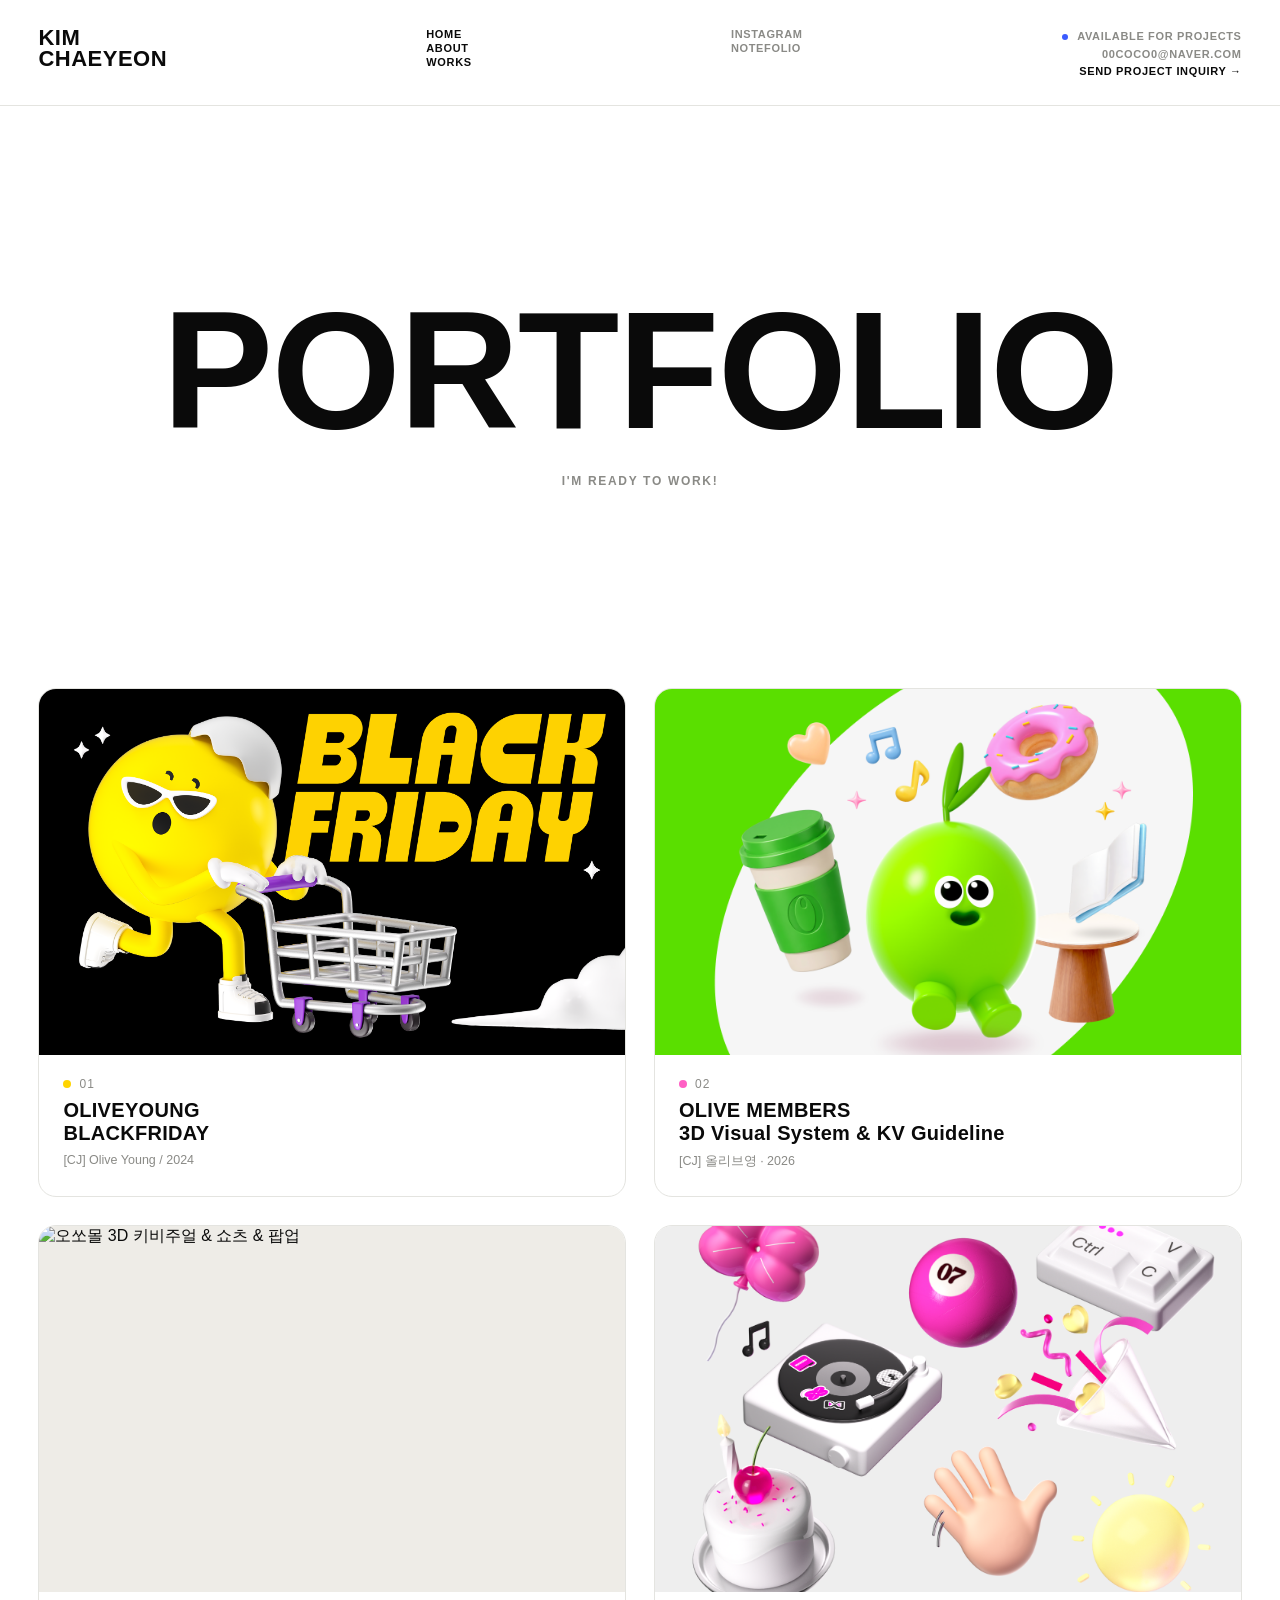
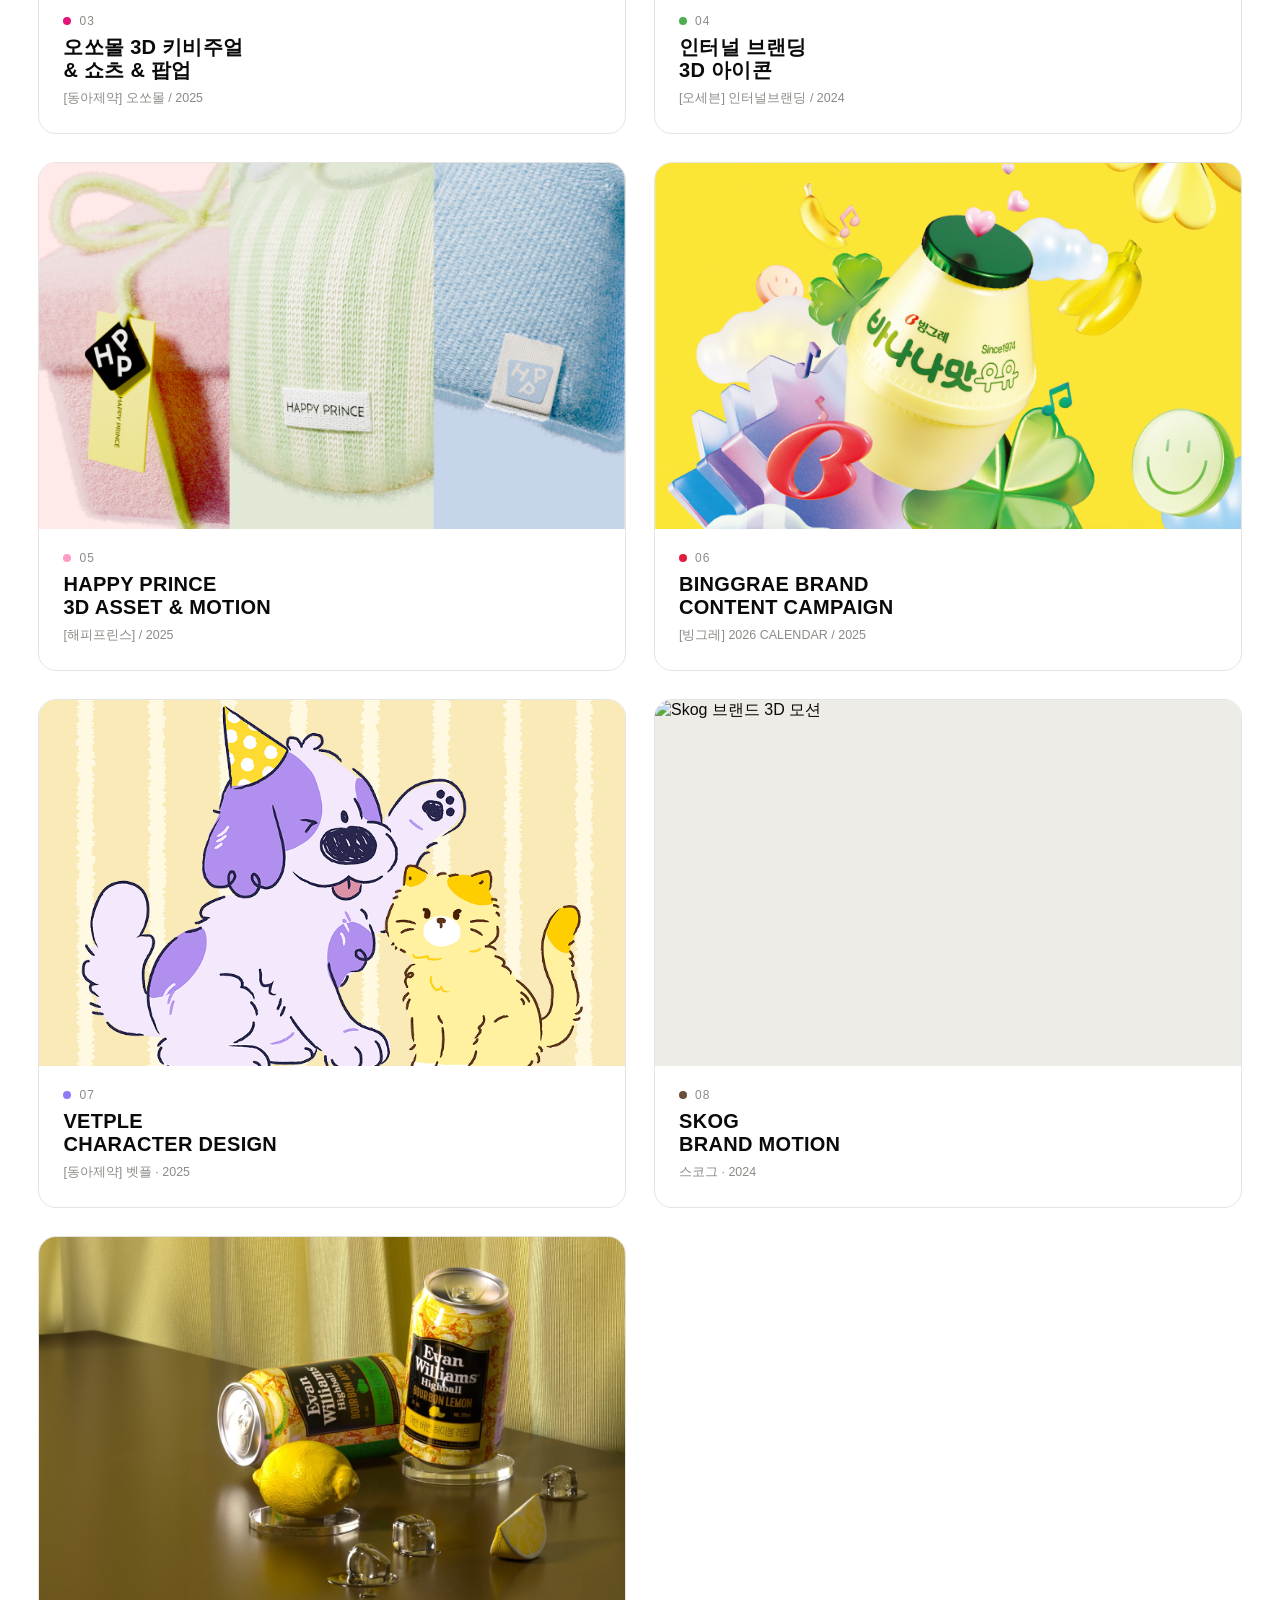
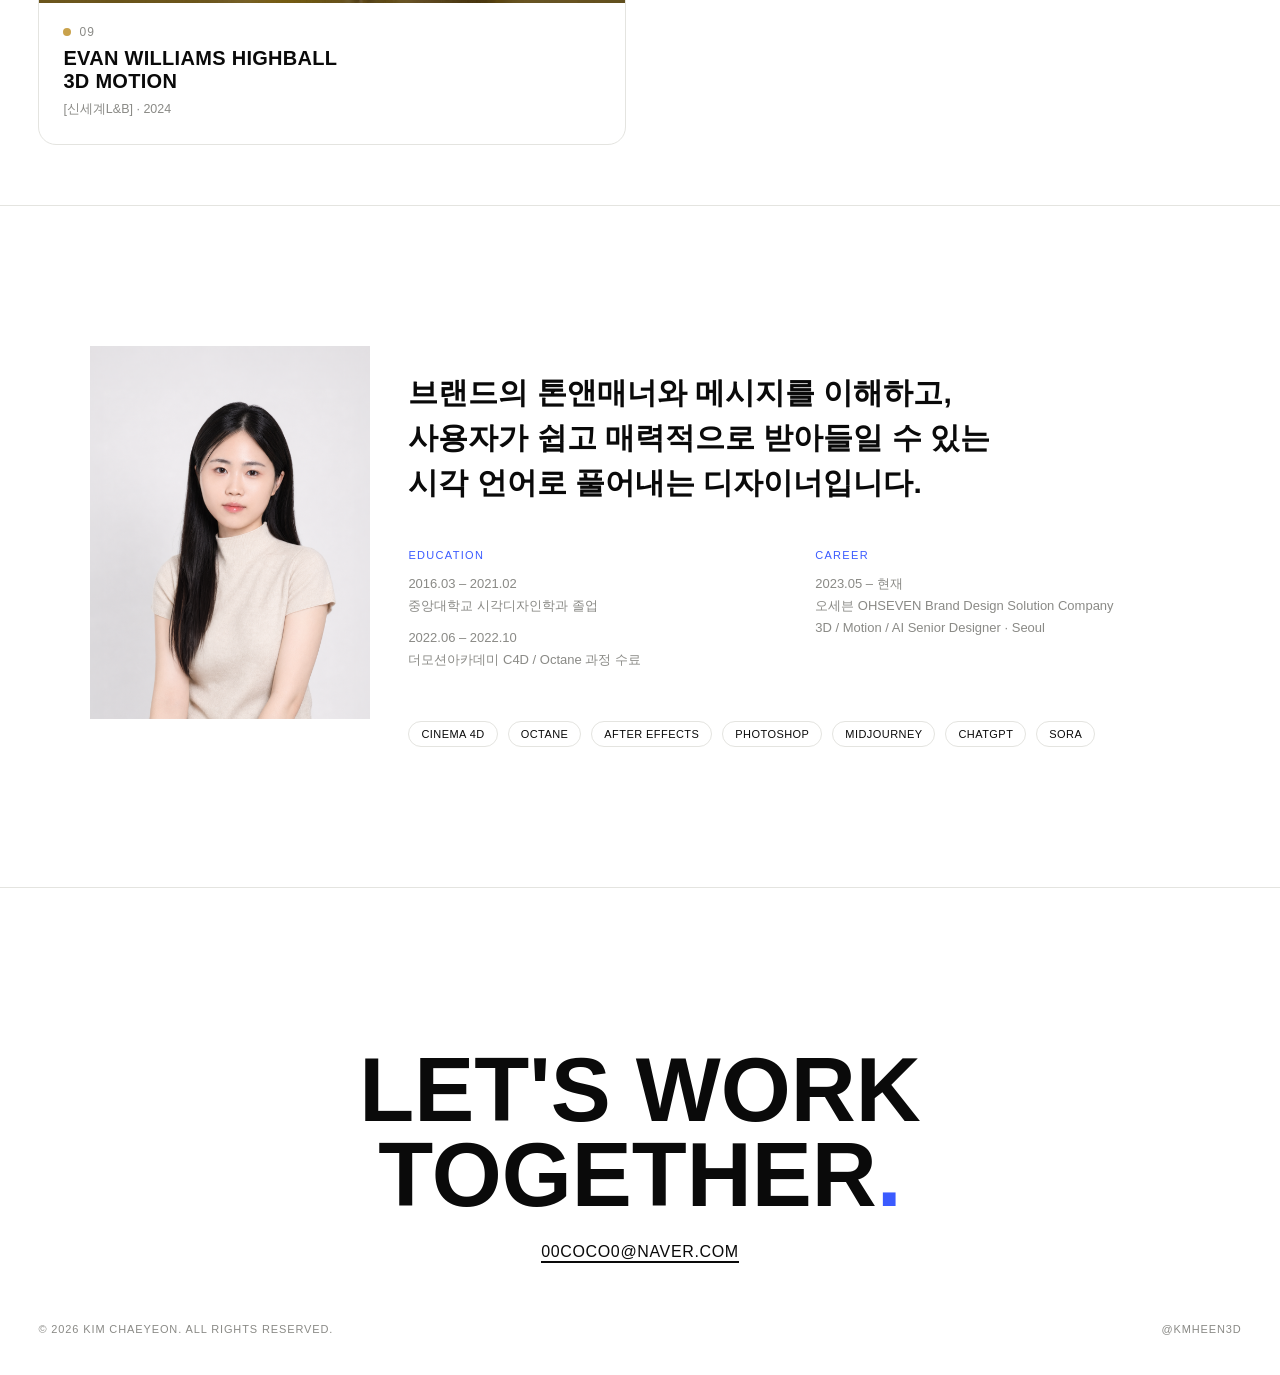
==== index.html @ 1bb8ea45 "Update index.html" ====
<!DOCTYPE html>
<html lang="ko">
<head>
<meta charset="UTF-8">
<meta name="viewport" content="width=device-width, initial-scale=1.0">
<title>KIM CHAEYEON — 3D / Motion Designer</title>
<link rel="preconnect" href="https://fonts.googleapis.com">
<link rel="preconnect" href="https://fonts.gstatic.com" crossorigin>
<link rel="stylesheet" href="https://cdn.jsdelivr.net/gh/wanteddev/wanted-sans@v1.0.1/packages/wanted-sans/fonts/webfonts/variable/split/WantedSansVariable.min.css">
<link rel="stylesheet" href="style.css">
</head>
<body>

  <!-- 커스텀 트레일링 커서 (데스크톱에서만) -->
  <div class="cursor" id="cursor"></div>

  <!-- ============ HEADER ============ -->
  <header class="site-header">
    <a class="logo" href="#top">
      <span>KIM</span>
      <span>CHAEYEON</span>
    </a>

    <nav class="main-nav">
      <a href="#top">HOME</a>
      <a href="#about">ABOUT</a>
      <a href="#work">WORKS</a>
    </nav>

    <div class="social-links">
      <a href="https://instagram.com/kmheen3d" target="_blank">INSTAGRAM</a>
      <a href="https://notefolio.net/kmheen" target="_blank">NOTEFOLIO</a>
    </div>

    <div class="availability">
      <span class="status-dot"></span>
      AVAILABLE FOR PROJECTS<br>
      <a href="mailto:00coco0@naver.com">00COCO0@NAVER.COM</a><br>
      <a href="#contact" class="inquiry-link">SEND PROJECT INQUIRY →</a>
    </div>
  </header>

  <!-- ============ HERO ============ -->
  <section class="labs-hero" id="top">
    <h1 class="work-hero-title reveal">PORTFOLIO</h1>
    <span class="work-scroll-cue reveal">I'M READY TO WORK!</span>
  </section>

  <!-- ============ WORKS GRID ============ -->
  <section class="works" id="work">
    <div class="works-grid grid">
      <article class="card reveal" data-hover data-images="https://kmheen.github.io/images/project-01.png"
        data-role="2D, 3D작업 · 모션 · 아카이빙 영상"
        data-tools="Cinema4D / Octane / Adobe Aftereffects / Adobe Photoshop"
        data-contribution="90"
        data-duration="5주"
        data-tags="브랜드 캠페인 / 3D 캐릭터 / 키 비주얼 / 아카이빙 영상">
        <div class="card-media"><img class="work-thumb" src="https://kmheen.github.io/images/project-01.png" alt="OliveYoung Black Friday" loading="lazy"></div>
        <div class="card-info">
          <span class="card-tag work-num" style="--tag:#FFD400">01</span>
          <h3 class="work-name">OLIVEYOUNG<br>BLACKFRIDAY</h3>
          <p class="work-tag">[CJ] Olive Young / 2024</p>
        </div>
        <span class="card-view">VIEW CASE STUDY →</span>
      </article>

      <article class="card reveal" data-hover data-images="https://kmheen.github.io/images/project-07.png">
        <div class="card-media"><img class="work-thumb" src="https://kmheen.github.io/images/project-07.png" alt="올리브 멤버스 3D 에셋" loading="lazy"></div>
        <div class="card-info">
          <span class="card-tag work-num" style="--tag:#FF5FC4">02</span>
          <h3 class="work-name">OLIVE MEMBERS<br>3D Visual System &amp; KV Guideline</h3>
          <p class="work-tag">[CJ] 올리브영 · 2026</p>
        </div>
        <span class="card-view">VIEW CASE STUDY →</span>
      </article>

      <article class="card reveal" data-hover data-images="https://kmheen.github.io/images/project-02.png,https://kmheen.github.io/images/project-02-1.png,https://kmheen.github.io/images/project-02-2.png,https://kmheen.github.io/images/project-02-3.png,https://kmheen.github.io/images/project-02-4.png,https://kmheen.github.io/images/project-02-5.png,https://kmheen.github.io/images/project-02-6.png"
        data-role="3D그래픽 에셋 제작"
        data-tools="Cinema4D / Octane / Adobe Photoshop"
        data-contribution="100"
        data-duration="4주"
        data-tags="캠페인 키비주얼 / 에셋 디자인 / 공간 그래픽 디자인">
        <div class="card-media"><img class="work-thumb" src="https://kmheen.github.io/images/project-02.png" alt="오쏘몰 3D 키비주얼 & 쇼츠 & 팝업" loading="lazy"></div>
        <div class="card-info">
          <span class="card-tag work-num" style="--tag:#E4157B">03</span>
          <h3 class="work-name">오쏘몰 3D 키비주얼<br>&amp; 쇼츠 &amp; 팝업</h3>
          <p class="work-tag">[동아제약] 오쏘몰 / 2025</p>
        </div>
        <span class="card-view">VIEW CASE STUDY →</span>
      </article>

      <article class="card reveal" data-hover data-images="https://kmheen.github.io/images/project-03.png"
        data-role="3D그래픽 에셋 제작"
        data-tools="Cinema4D / Octane / Adobe Photoshop"
        data-contribution="100"
        data-duration="2주"
        data-tags="3D 에셋 / 인터널 브랜딩">
        <div class="card-media"><img class="work-thumb" src="https://kmheen.github.io/images/project-03.png" alt="인터널 브랜딩 3D 아이콘" loading="lazy"></div>
        <div class="card-info">
          <span class="card-tag work-num" style="--tag:#4CAF50">04</span>
          <h3 class="work-name">인터널 브랜딩<br>3D 아이콘</h3>
          <p class="work-tag">[오세븐] 인터널브랜딩 / 2024</p>
        </div>
        <span class="card-view">VIEW CASE STUDY →</span>
      </article>

      <article class="card reveal" data-hover data-images="https://kmheen.github.io/images/project-04.png"
        data-role="3D그래픽 에셋 제작"
        data-tools="Cinema4D / Octane / Adobe Photoshop"
        data-contribution="100"
        data-duration="2주"
        data-tags="3D 에셋 / 키비주얼">
        <div class="card-media"><img class="work-thumb" src="https://kmheen.github.io/images/project-04.png" alt="Happy Prince 3D 에셋" loading="lazy"></div>
        <div class="card-info">
          <span class="card-tag work-num" style="--tag:#FF9BC6">05</span>
          <h3 class="work-name">HAPPY PRINCE<br>3D ASSET &amp; MOTION</h3>
          <p class="work-tag">[해피프린스] / 2025</p>
        </div>
        <span class="card-view">VIEW CASE STUDY →</span>
      </article>

      <article class="card reveal" data-hover data-images="https://kmheen.github.io/images/project-05.png">
        <div class="card-media"><img class="work-thumb" src="https://kmheen.github.io/images/project-05.png" alt="Binggrae Brand Content Campaign" loading="lazy"></div>
        <div class="card-info">
          <span class="card-tag work-num" style="--tag:#E31C3D">06</span>
          <h3 class="work-name">BINGGRAE BRAND<br>CONTENT CAMPAIGN</h3>
          <p class="work-tag">[빙그레] 2026 CALENDAR / 2025</p>
        </div>
        <span class="card-view">VIEW CASE STUDY →</span>
      </article>

      <article class="card reveal" data-hover data-images="https://kmheen.github.io/images/project-06.png"
        data-role="캐릭터 디자인 및 일러스트 디자인"
        data-tools="Cinema4D / Adobe Photoshop"
        data-contribution="100"
        data-duration="2주"
        data-tags="캐릭터 / AI 아이데이션 활용 / SNS 콘텐츠 일러스트">
        <div class="card-media"><img class="work-thumb" src="https://kmheen.github.io/images/project-06.png" alt="Vetple 캐릭터 디자인" loading="lazy"></div>
        <div class="card-info">
          <span class="card-tag work-num" style="--tag:#8B7CF6">07</span>
          <h3 class="work-name">VETPLE<br>CHARACTER DESIGN</h3>
          <p class="work-tag">[동아제약] 벳플 · 2025</p>
        </div>
        <span class="card-view">VIEW CASE STUDY →</span>
      </article>

      <article class="card reveal" data-hover data-images="https://kmheen.github.io/images/project-08.png">
        <div class="card-media"><img class="work-thumb" src="https://kmheen.github.io/images/project-08.png" alt="Skog 브랜드 3D 모션" loading="lazy"></div>
        <div class="card-info">
          <span class="card-tag work-num" style="--tag:#6B4F3B">08</span>
          <h3 class="work-name">SKOG<br>BRAND MOTION</h3>
          <p class="work-tag">스코그 · 2024</p>
        </div>
        <span class="card-view">VIEW CASE STUDY →</span>
      </article>

      <article class="card reveal" data-hover data-images="https://kmheen.github.io/images/project-10.png">
        <div class="card-media"><img class="work-thumb" src="https://kmheen.github.io/images/project-10.png" alt="에반윌리엄스 하이볼 3D 모션" loading="lazy"></div>
        <div class="card-info">
          <span class="card-tag work-num" style="--tag:#C9A24B">09</span>
          <h3 class="work-name">EVAN WILLIAMS HIGHBALL<br>3D MOTION</h3>
          <p class="work-tag">[신세계L&amp;B] · 2024</p>
        </div>
        <span class="card-view">VIEW CASE STUDY →</span>
      </article>
    </div>
  </section>

  <!-- ============ PROJECT CASE STUDY (블러 배경 + 작은 창 팝업) ============ -->
  <div class="project-modal" id="projectModal" aria-hidden="true">
    <div class="project-modal-backdrop" data-modal-close></div>

    <div class="project-modal-panel">
      <button type="button" class="project-modal-close" data-modal-close aria-label="닫기">✕</button>

      <div class="project-modal-track" id="modalTrack">
        <!-- 슬라이드는 JS가 프로젝트별 이미지 목록(data-images)을 읽어 여기에 자동으로 채웁니다.
             첫 슬라이드에는 이미지 위로 제목/역할/사용툴/기여도 등 정보가 오버레이됩니다. -->
      </div>

      <div class="project-modal-nav">
        <div class="modal-dots" id="modalDots"></div>
        <span class="modal-hint">SCROLL OR DRAG →</span>
      </div>
    </div>
  </div>

  <!-- ============ ABOUT ============ -->
  <section class="about" id="about">
    <div class="about-grid">
      <img class="about-photo reveal" src="https://kmheen.github.io/images/profile.png" alt="Kim Chaeyeon">

      <div class="about-content">
        <span class="section-eyebrow reveal">ABOUT</span>
        <h2 class="about-statement reveal">
          브랜드의 톤앤매너와 메시지를 이해하고,<br>
          사용자가 쉽고 매력적으로 받아들일 수 있는<br>
          시각 언어로 풀어내는 디자이너입니다.
        </h2>

        <div class="about-cols reveal">
          <div class="about-col">
            <h3>EDUCATION</h3>
            <p>2016.03 – 2021.02<br>중앙대학교 시각디자인학과 졸업</p>
            <p>2022.06 – 2022.10<br>더모션아카데미 C4D / Octane 과정 수료</p>
          </div>
          <div class="about-col">
            <h3>CAREER</h3>
            <p>2023.05 – 현재<br>오세븐 OHSEVEN Brand Design Solution Company<br>3D / Motion / AI Senior Designer · Seoul</p>
          </div>
        </div>

        <div class="tools reveal">
          <span>CINEMA 4D</span><span>OCTANE</span><span>AFTER EFFECTS</span>
          <span>PHOTOSHOP</span><span>MIDJOURNEY</span><span>CHATGPT</span><span>SORA</span>
        </div>
      </div>
    </div>
  </section>

  <!-- ============ CONTACT / FOOTER ============ -->
  <footer class="site-footer" id="contact">
    <h2 class="footer-title reveal">LET'S WORK<br>TOGETHER<span class="hero-accent">.</span></h2>
    <a class="footer-mail reveal" href="mailto:00coco0@naver.com">00COCO0@NAVER.COM</a>
    <div class="footer-bottom">
      <span>© 2026 KIM CHAEYEON. ALL RIGHTS RESERVED.</span>
      <a href="https://instagram.com/kmheen3d" target="_blank">@KMHEEN3D</a>
    </div>
  </footer>

  <script>
    // ---- 스크롤 리빌: 요소가 화면에 들어오면 서서히 나타남 ----
    (function () {
      const items = document.querySelectorAll('.reveal');
      if (!items.length) return;

      if (window.matchMedia('(prefers-reduced-motion: reduce)').matches) {
        items.forEach((el) => el.classList.add('in'));
        return;
      }

      const io = new IntersectionObserver((entries) => {
        entries.forEach((entry) => {
          if (entry.isIntersecting) {
            entry.target.classList.add('in');
            io.unobserve(entry.target);
          }
        });
      }, { threshold: 0.15, rootMargin: '0px 0px -8% 0px' });

      items.forEach((el) => io.observe(el));
    })();


    // ---- 프로젝트 클릭 → 작은 창 팝업 (이미지 갤러리 + 드래그/스크롤/휠로 다음 장 이동) ----
    (function () {
      const modal = document.getElementById('projectModal');
      const track = document.getElementById('modalTrack');
      const dotsWrap = document.getElementById('modalDots');
      if (!modal || !track) return;

      let dots = [];

      function totalSlides() { return track.children.length; }

      function goToSlide(index) {
        const clamped = Math.min(Math.max(index, 0), totalSlides() - 1);
        track.scrollTo({ left: clamped * track.clientWidth, behavior: 'smooth' });
      }

      function currentSlideIndex() {
        return Math.round(track.scrollLeft / track.clientWidth);
      }

      function updateActiveDot() {
        const index = currentSlideIndex();
        dots.forEach((dot, i) => dot.classList.toggle('is-active', i === index));
        syncVideoPlayback();
      }

      function rebuildDots() {
        dotsWrap.innerHTML = '';
        dots = [];
        for (let i = 0; i < totalSlides(); i++) {
          const dot = document.createElement('button');
          dot.type = 'button';
          dot.className = 'modal-dot' + (i === 0 ? ' is-active' : '');
          dot.setAttribute('aria-label', `${i + 1}번째 장으로 이동`);
          dot.addEventListener('click', () => goToSlide(i));
          dotsWrap.appendChild(dot);
          dots.push(dot);
        }
      }

      // 프로젝트 카드의 이미지 파일명 규칙 (아래 세 가지 전부 파일만 올리면 코드 수정 없이 자동 반영):
      // - 그리드 썸네일: project-XX.png (기존 그대로, work-thumb의 src)
      // - 팝업 첫 화면 세로형 표지(선택): project-XX-cover.png → 있으면 이걸 쓰고, 없으면 썸네일로 자동 대체
      // - 팝업 갤러리(가로형, 2번째 장부터): data-images에 여러 장을 직접 나열하거나,
      //   data-images가 썸네일 1장뿐이면 project-XX-1.png ~ project-XX-9.png를 자동 탐색(최대 9장 추가)
      // - mp4/webm/mov 확장자는 자동으로 영상 슬라이드(음소거·자동재생·루프)로 만들어짐
      const VIDEO_EXT = /\.(mp4|webm|mov)(\?.*)?$/i;
      const MAX_AUTO_SLOTS = 20;

      function makeMediaEl(url, alt) {
        if (VIDEO_EXT.test(url)) {
          const video = document.createElement('video');
          video.src = url;
          video.muted = true;
          video.loop = true;
          video.playsInline = true;
          video.setAttribute('playsinline', '');
          video.preload = 'metadata';
          return video;
        }
        const img = document.createElement('img');
        img.src = url;
        img.alt = alt || '';
        img.loading = 'lazy';
        return img;
      }

      // 2번째 슬라이드부터: 기존처럼 가로형으로 꽉 채운 일반 이미지 슬라이드
      function addPlainSlide(url, alt) {
        const section = document.createElement('section');
        section.className = 'modal-page modal-page-image';
        const media = makeMediaEl(url, alt);
        section.appendChild(media);
        track.appendChild(section);
        return { section, media };
      }

      // 1번째 슬라이드: 좌측 텍스트(제목/역할/사용툴/기여도/제작기간/태그) + 우측 세로형 이미지
      // → 역할·사용툴·기여도·제작기간·태그는 카드에 data-role, data-tools, data-contribution,
      //   data-duration, data-tags 속성이 있을 때만 해당 줄이 나타남 (없으면 자동으로 생략)
      // → coverUrl(project-XX-cover.*)이 없으면 fallbackUrl(그리드 썸네일)로 자동 대체됨
      function addCoverSlide(coverUrl, fallbackUrl, alt, tile) {
        const num = tile.querySelector('.work-num');
        const name = tile.querySelector('.work-name');
        const tag = tile.querySelector('.work-tag');
        const d = tile.dataset;

        const metaRows = [
          ['역할', d.role],
          ['사용툴', d.tools],
          ['기여도', d.contribution],
          ['제작기간', d.duration],
        ].filter(([, value]) => value);

        const section = document.createElement('section');
        section.className = 'modal-page modal-page-cover';
        section.innerHTML = `
          <div class="modal-cover-text">
            <div class="modal-cover-top">
              <span class="project-modal-num">${num ? num.textContent : ''}</span>
              <h2 class="project-modal-title">${name ? name.innerHTML : ''}</h2>
              <span class="project-modal-tag">${tag ? tag.textContent : ''}</span>
            </div>
            ${metaRows.length ? `
            <div class="modal-cover-meta">
              ${metaRows.map(([label, value]) => `
                <div class="modal-meta-row"><span class="modal-meta-label">${label}</span><span class="modal-meta-value">${value}</span></div>
              `).join('')}
            </div>` : '<div></div>'}
            ${d.tags ? `<span class="modal-cover-tags">${d.tags}</span>` : '<span></span>'}
          </div>
          <div class="modal-cover-media"></div>
        `;
        const mediaWrap = section.querySelector('.modal-cover-media');
        const media = makeMediaEl(coverUrl, alt);
        // 세로형 표지 파일이 없으면 썸네일로 조용히 대체
        if (!VIDEO_EXT.test(coverUrl)) {
          media.addEventListener('error', () => { media.src = fallbackUrl; }, { once: true });
        }
        mediaWrap.appendChild(media);
        track.appendChild(section);
      }

      function buildSlides(imagesAttr, thumbSrc, alt, tile) {
        track.innerHTML = '';

        // 표지: 썸네일 파일명 기준으로 "-cover"가 붙은 파일이 있는지 시도, 없으면 썸네일 그대로 사용
        const thumbMatch = (thumbSrc || '').match(/^(.*)(\.[a-zA-Z0-9]+)$/);
        const coverUrl = thumbMatch ? `${thumbMatch[1]}-cover${thumbMatch[2]}` : thumbSrc;
        addCoverSlide(coverUrl, thumbSrc, alt, tile);

        // 갤러리(2번째 장부터)
        const urls = (imagesAttr || '').split(',').map((s) => s.trim()).filter(Boolean);
        if (!urls.length) return;

        if (urls.length > 1) {
          // 직접 여러 장을 지정해둔 경우: 그대로 사용
          urls.forEach((url) => addPlainSlide(url, alt));
          return;
        }

        // 갤러리 이미지가 1장(=썸네일)뿐이면 같은 이름 규칙으로 최대 N장까지 자동 탐색
        // → 확장자도 여러 개(png/jpg/jpeg/webp/mp4/webm/mov)를 같이 시도하므로
        //   project-XX-1.png, project-XX-2.mp4 처럼 사진과 영상을 섞어서 올려도 자동으로 인식됨
        const match = urls[0].match(/^(.*)(\.[a-zA-Z0-9]+)$/);
        if (!match) return;

        const EXT_CANDIDATES = ['png', 'jpg', 'jpeg', 'webp', 'mp4', 'webm', 'mov'];
        const base = match[1];
        for (let i = 1; i < MAX_AUTO_SLOTS; i++) {
          EXT_CANDIDATES.forEach((ext) => {
            const candidateUrl = `${base}-${i}.${ext}`;
            const { section, media } = addPlainSlide(candidateUrl, alt);
            // 실제로 존재하지 않는 파일이면 조용히 슬라이드를 제거하고 도트를 다시 맞춤
            media.addEventListener('error', () => {
              section.remove();
              rebuildDots();
            }, { once: true });
          });
        }
      }

      // 현재 보고 있는 슬라이드의 영상만 재생하고 나머지는 정지
      function syncVideoPlayback() {
        const index = currentSlideIndex();
        Array.from(track.children).forEach((slide, i) => {
          const video = slide.querySelector('video');
          if (!video) return;
          if (i === index) {
            video.play().catch(() => {});
          } else {
            video.pause();
          }
        });
      }

      function openModal(tile) {
        const imgEl = tile.querySelector('.work-thumb');

        buildSlides(tile.dataset.images, imgEl ? imgEl.src : '', imgEl ? imgEl.alt : '', tile);
        rebuildDots();

        modal.classList.add('is-open');
        modal.setAttribute('aria-hidden', 'false');
        document.body.style.overflow = 'hidden';
        track.scrollLeft = 0;
        updateActiveDot();
      }

      function closeModal() {
        modal.classList.remove('is-open');
        modal.setAttribute('aria-hidden', 'true');
        document.body.style.overflow = '';
        track.querySelectorAll('video').forEach((v) => v.pause());
      }

      document.querySelectorAll('.works-grid .card').forEach((tile) => {
        tile.addEventListener('click', () => openModal(tile));
      });

      modal.querySelectorAll('[data-modal-close]').forEach((el) => {
        el.addEventListener('click', closeModal);
      });

      document.addEventListener('keydown', (e) => {
        if (!modal.classList.contains('is-open')) return;
        if (e.key === 'Escape') closeModal();
        if (e.key === 'ArrowRight') goToSlide(currentSlideIndex() + 1);
        if (e.key === 'ArrowLeft') goToSlide(currentSlideIndex() - 1);
      });

      track.addEventListener('scroll', () => {
        window.requestAnimationFrame(updateActiveDot);
      }, { passive: true });

      // 마우스로 클릭+드래그해서 다음 장으로 넘기기 (터치/트랙패드는 브라우저 기본 스크롤 사용)
      let isDragging = false;
      let dragStartX = 0;
      let dragStartScroll = 0;

      track.addEventListener('pointerdown', (e) => {
        if (e.pointerType !== 'mouse') return;
        isDragging = true;
        track.classList.add('is-dragging');
        dragStartX = e.clientX;
        dragStartScroll = track.scrollLeft;
        track.setPointerCapture(e.pointerId);
      });

      track.addEventListener('pointermove', (e) => {
        if (!isDragging) return;
        track.scrollLeft = dragStartScroll - (e.clientX - dragStartX);
      });

      function endDrag() {
        if (!isDragging) return;
        isDragging = false;
        track.classList.remove('is-dragging');
        goToSlide(currentSlideIndex());
      }

      track.addEventListener('pointerup', endDrag);
      track.addEventListener('pointercancel', endDrag);
      track.addEventListener('pointerleave', () => { if (isDragging) endDrag(); });

      // 마우스 휠(세로 스크롤)로도 다음/이전 장으로 넘어가게
      let wheelLocked = false;
      track.addEventListener('wheel', (e) => {
        if (Math.abs(e.deltaY) <= Math.abs(e.deltaX)) return; // 가로 스크롤은 기본 동작 유지
        e.preventDefault();
        if (wheelLocked) return;
        wheelLocked = true;
        goToSlide(currentSlideIndex() + (e.deltaY > 0 ? 1 : -1));
        setTimeout(() => { wheelLocked = false; }, 550);
      }, { passive: false });

      window.addEventListener('resize', () => { if (modal.classList.contains('is-open')) updateActiveDot(); });
    })();

    // ---- 커스텀 트레일링 커서 (마우스를 따라 살짝 지연되며 잔상처럼 쫓아옴) ----
    (function () {
      const cursor = document.getElementById('cursor');
      const isTouch = window.matchMedia('(hover: none), (pointer: coarse)').matches;
      const reduceMotion = window.matchMedia('(prefers-reduced-motion: reduce)').matches;
      if (!cursor || isTouch || reduceMotion) return;

      document.body.classList.add('has-custom-cursor');

      let mouseX = window.innerWidth / 2;
      let mouseY = window.innerHeight / 2;
      let curX = mouseX;
      let curY = mouseY;

      window.addEventListener('mousemove', (e) => {
        mouseX = e.clientX;
        mouseY = e.clientY;
        cursor.style.opacity = '1';
      });

      document.addEventListener('mouseleave', () => { cursor.style.opacity = '0'; });

      function loop() {
        // 지연(랙)을 줘서 커서가 실제 마우스를 살짝 늦게 쫓아가며 잔상처럼 보이게 함
        curX += (mouseX - curX) * 0.18;
        curY += (mouseY - curY) * 0.18;
        cursor.style.transform = `translate(${curX}px, ${curY}px) translate(-50%, -50%)`;
        requestAnimationFrame(loop);
      }
      loop();

      const hoverTargets = 'a, button, [data-hover], .work-tile, .card';
      document.addEventListener('mouseover', (e) => {
        if (e.target.closest(hoverTargets)) cursor.classList.add('is-hovering');
      });
      document.addEventListener('mouseout', (e) => {
        if (e.target.closest(hoverTargets)) cursor.classList.remove('is-hovering');
      });

      // 흰 배경 위에서는 순수 블루로 고정, 사진/어두운 배경 위에서만 블렌드 모드로 전환
      const invertTargets = 'img, video, .project-modal-close, .cursor-emoji, .image-trail-item';
      document.addEventListener('mouseover', (e) => {
        if (e.target.closest(invertTargets)) cursor.classList.add('on-media');
      });
      document.addEventListener('mouseout', (e) => {
        if (e.target.closest(invertTargets)) cursor.classList.remove('on-media');
      });
    })();

    // ---- Image Trail on Mouse Move: 마우스가 지나간 자리를 따라 네온옐로우 별이 잔상처럼 나타남 ----
    (function () {
      const reduceMotion = window.matchMedia('(prefers-reduced-motion: reduce)').matches;
      const isTouch = window.matchMedia('(hover: none), (pointer: coarse)').matches;
      if (reduceMotion || isTouch) return;

      const starSVG = '<svg viewBox="0 0 24 24" xmlns="http://www.w3.org/2000/svg"><path d="M12 2l2.9 6.26L21 9.27l-4.5 4.38L17.8 20 12 16.9 6.2 20l1.3-6.35L3 9.27l6.1-1.01L12 2z" fill="#E8FF00"/></svg>';

      let lastX = null;
      let lastY = null;
      const minDistance = 60; // 이 거리 이상 움직였을 때만 새 별을 하나 남김

      window.addEventListener('mousemove', (e) => {
        const { clientX: x, clientY: y } = e;
        if (lastX !== null) {
          const dx = x - lastX;
          const dy = y - lastY;
          if (Math.sqrt(dx * dx + dy * dy) < minDistance) return;
        }
        lastX = x;
        lastY = y;

        const star = document.createElement('span');
        star.className = 'image-trail-item';
        star.innerHTML = starSVG;
        star.style.left = `${x}px`;
        star.style.top = `${y}px`;
        star.style.setProperty('--rot', `${(Math.random() - 0.5) * 60}deg`);
        document.body.appendChild(star);
        requestAnimationFrame(() => star.classList.add('is-in'));
        setTimeout(() => star.classList.add('is-out'), 500);
        setTimeout(() => star.remove(), 900);
      }, { passive: true });
    })();
  </script>
</body>
</html>
---- style.css ----
/* =========================================================
   토큰: 색상 / 타이포 / 여백
   ========================================================= */
:root {
  --ink: #0a0a0a;
  --paper: #ffffff;
  --line: #e4e4e0;
  --accent: #3B5BFF;   /* 블루 포인트 컬러 (네온옐로우와 함께 2가지 포인트로 사용) */
  --muted: #8a8a86;

  --font-display: "Wanted Sans Variable", -apple-system, "Apple SD Gothic Neo", "Malgun Gothic", sans-serif;
  --font-body: "Wanted Sans Variable", -apple-system, "Apple SD Gothic Neo", "Malgun Gothic", sans-serif;

  --gap: clamp(20px, 3vw, 40px);
}

* { box-sizing: border-box; margin: 0; padding: 0; }
html { scroll-behavior: smooth; }

body {
  background: var(--paper);
  color: var(--ink);
  font-family: var(--font-body);
  font-weight: 400;
  -webkit-font-smoothing: antialiased;
}

a { color: inherit; text-decoration: none; }

/* =========================================================
   커스텀 트레일링 커서
   ========================================================= */
.cursor {
  position: fixed;
  top: 0; left: 0;
  width: 16px; height: 16px;
  border-radius: 50%;
  background: var(--accent);
  pointer-events: none;
  z-index: 9999;
  opacity: 0;
  transition: width 0.25s cubic-bezier(.16,.8,.24,1), height 0.25s cubic-bezier(.16,.8,.24,1), opacity 0.2s ease;
}

.cursor.is-hovering {
  width: 46px;
  height: 46px;
}

.cursor.on-media {
  mix-blend-mode: difference;
}

body.has-custom-cursor,
body.has-custom-cursor a,
body.has-custom-cursor button,
body.has-custom-cursor .card {
  cursor: none;
}

.image-trail-item {
  position: fixed;
  z-index: 9998;
  width: 34px;
  height: 34px;
  pointer-events: none;
  --rot: 0deg;
  transform: translate(-50%, -50%) scale(0.4) rotate(var(--rot));
  opacity: 0;
  transition: transform 0.35s cubic-bezier(.16,.8,.24,1), opacity 0.35s ease;
}

.image-trail-item svg {
  width: 100%;
  height: 100%;
  display: block;
  filter: drop-shadow(0 4px 10px rgba(232, 255, 0, 0.45));
}

.image-trail-item.is-in {
  transform: translate(-50%, -50%) scale(1) rotate(var(--rot));
  opacity: 1;
}

.image-trail-item.is-out {
  transform: translate(-50%, -50%) scale(0.7) rotate(var(--rot));
  opacity: 0;
  transition: transform 0.4s ease, opacity 0.4s ease;
}

@media (max-width: 700px) {
  .image-trail-item { width: 24px; height: 24px; }
}

/* =========================================================
   헤더
   ========================================================= */
.site-header {
  display: flex;
  justify-content: space-between;
  align-items: flex-start;
  padding: 28px var(--gap) 24px;
  border-bottom: 1px solid var(--line);
  flex-wrap: wrap;
  gap: 16px;
}

.logo {
  display: flex;
  flex-direction: column;
  font-family: var(--font-display);
  font-weight: 700;
  font-size: 22px;
  line-height: 0.95;
  letter-spacing: 0.5px;
}

.main-nav {
  display: flex;
  flex-direction: column;
  gap: 2px;
  font-size: 11px;
  font-weight: 700;
  letter-spacing: 0.06em;
}
.main-nav a { transition: color 0.2s; }
.main-nav a:hover { color: var(--accent); }

.social-links {
  display: flex;
  flex-direction: column;
  gap: 2px;
  font-size: 11px;
  font-weight: 700;
  letter-spacing: 0.06em;
  color: var(--muted);
}
.social-links a:hover { color: var(--accent); }

/* ---- 스크롤 리빌 애니메이션 ---- */
.reveal {
  opacity: 0;
  transform: translateY(24px);
  transition: opacity 0.8s cubic-bezier(.16,.8,.24,1), transform 0.8s cubic-bezier(.16,.8,.24,1);
}
.reveal.in {
  opacity: 1;
  transform: translateY(0);
}

.availability {
  text-align: right;
  line-height: 1.6;
  font-size: 11px;
  font-weight: 700;
  letter-spacing: 0.06em;
  color: var(--muted);
}

.status-dot {
  display: inline-block;
  width: 6px; height: 6px;
  border-radius: 50%;
  background: var(--accent);
  margin-right: 6px;
}

.inquiry-link { color: var(--ink); font-weight: 700; }
.inquiry-link:hover { color: var(--accent); }

/* =========================================================
   히어로
   ========================================================= */
.labs-hero {
  position: relative;
  padding: min(16vw, 190px) var(--gap) 110px;
  text-align: center;
}

.hero-accent { color: var(--accent); }

.work-hero-title {
  font-family: var(--font-display);
  font-weight: 700;
  font-size: clamp(56px, 13vw, 180px);
  line-height: 0.9;
  letter-spacing: -0.01em;
}

.work-scroll-cue {
  display: block;
  margin-top: 28px;
  font-size: 12px;
  font-weight: 700;
  letter-spacing: 0.14em;
  color: var(--muted);
}

/* =========================================================
   워크 섹션
   ========================================================= */
.works { padding: 90px var(--gap) 60px; }

.section-eyebrow {
  display: block;
  font-size: 11px;
  font-weight: 400;
  letter-spacing: 0.16em;
  color: var(--accent);
  margin-bottom: 12px;
}

.section-title {
  font-family: var(--font-display);
  font-weight: 700;
  font-size: clamp(40px, 7vw, 84px);
  line-height: 0.95;
  margin-bottom: 24px;
}

.works-grid {
  display: grid;
  grid-template-columns: repeat(2, 1fr);
  gap: 28px;
}

.card {
  position: relative;
  background: var(--paper);
  border-radius: 18px;
  overflow: hidden;
  border: 1px solid var(--line);
  cursor: pointer;
  transition: transform 0.5s cubic-bezier(.16,.8,.24,1), box-shadow 0.5s;
}

.card:hover {
  transform: translateY(-6px);
  box-shadow: 0 30px 60px -20px rgba(20,20,20,0.18);
}

.card-media {
  aspect-ratio: 16 / 10;
  overflow: hidden;
  background: #eeece7;
}

.card-media img {
  width: 100%; height: 100%;
  object-fit: cover;
  transition: transform 0.7s cubic-bezier(.16,.8,.24,1);
}

.card:hover .card-media img { transform: scale(1.06); }

.card-info {
  padding: 22px 24px 26px;
  display: flex;
  flex-direction: column;
  gap: 8px;
}

.card-tag {
  display: inline-flex;
  align-items: center;
  gap: 8px;
  font-family: var(--font-display);
  font-size: 12px;
  font-weight: 400;
  letter-spacing: 0.1em;
  color: var(--muted);
}

.card-tag::before {
  content: '';
  width: 8px; height: 8px;
  border-radius: 50%;
  background: var(--tag, var(--accent));
}

.card-info h3 {
  font-family: var(--font-display);
  font-weight: 700;
  font-size: 20px;
  line-height: 1.15;
  letter-spacing: 0.3px;
}

.card-info p {
  font-size: 12.5px;
  color: var(--muted);
  font-weight: 400;
}

.card-view {
  position: absolute;
  top: 18px; right: 18px;
  background: var(--ink);
  color: #fff;
  font-size: 10.5px;
  font-weight: 400;
  letter-spacing: 0.05em;
  padding: 8px 14px;
  border-radius: 100px;
  opacity: 0;
  transform: translateY(-6px);
  transition: opacity 0.35s, transform 0.35s;
}

.card:hover .card-view { opacity: 1; transform: translateY(0); }

/* =========================================================
   ABOUT
   ========================================================= */
.about { padding: 140px var(--gap); border-top: 1px solid var(--line); }

.about-grid {
  display: grid;
  grid-template-columns: 280px 1fr;
  gap: var(--gap);
  max-width: 1100px;
  margin: 0 auto;
}

.about-photo {
  width: 100%;
  aspect-ratio: 3 / 4;
  object-fit: cover;
  background: #eee;
}

.about-statement {
  font-family: var(--font-body);
  font-size: clamp(20px, 2.6vw, 30px);
  font-weight: 700;
  line-height: 1.5;
  margin: 12px 0 44px;
}

.about-cols {
  display: grid;
  grid-template-columns: 1fr 1fr;
  gap: 32px;
  margin-bottom: 40px;
}

.about-col h3 {
  font-size: 11px;
  font-weight: 400;
  letter-spacing: 0.12em;
  color: var(--accent);
  margin-bottom: 12px;
}

.about-col p {
  font-size: 13px;
  line-height: 1.7;
  color: var(--muted);
  margin-bottom: 10px;
}

.tools {
  display: flex;
  flex-wrap: wrap;
  gap: 10px;
}

.tools span {
  font-size: 11px;
  font-weight: 400;
  letter-spacing: 0.04em;
  border: 1px solid var(--line);
  padding: 6px 12px;
  border-radius: 999px;
}

/* =========================================================
   PROJECT CASE STUDY (블러 배경 위 작은 창 팝업)
   ========================================================= */
.project-modal {
  position: fixed;
  inset: 0;
  z-index: 100;
  display: flex;
  align-items: center;
  justify-content: center;
  padding: 4vh 4vw;
  opacity: 0;
  visibility: hidden;
  transition: opacity 0.3s ease, visibility 0.3s ease;
}

.project-modal.is-open {
  opacity: 1;
  visibility: visible;
}

.project-modal-backdrop {
  position: absolute;
  inset: 0;
  background: rgba(10, 10, 10, 0.5);
  backdrop-filter: blur(16px);
  -webkit-backdrop-filter: blur(16px);
}

/* 패널 너비만 고정하고, 높이는 헤드+이미지 영역 실제 크기에 맞춰 자연스럽게 정해짐 */
.project-modal-panel {
  position: relative;
  width: min(1100px, 92vw);
  max-height: 90vh;
  background: var(--paper);
  border-radius: 24px;
  overflow: hidden;
  box-shadow: 0 40px 100px -20px rgba(0, 0, 0, 0.4);
  display: flex;
  flex-direction: column;
  transform: scale(0.94);
  opacity: 0;
  transition: transform 0.4s cubic-bezier(.16,.8,.24,1), opacity 0.3s ease;
}

.project-modal.is-open .project-modal-panel {
  transform: scale(1);
  opacity: 1;
}

.project-modal-close {
  position: absolute;
  top: 16px; right: 16px;
  width: 38px; height: 38px;
  border-radius: 50%;
  border: none;
  background: var(--ink);
  color: #fff;
  font-size: 15px;
  cursor: pointer;
  z-index: 5;
}
.project-modal-close:hover { background: var(--accent); }

/* 이미지가 팝업 전체를 채우고, 텍스트는 첫 슬라이드 위에 오버레이로 표시됨 (1440x1024 비율 유지) */
.project-modal-track {
  flex: 0 0 auto;
  width: 100%;
  aspect-ratio: 1440 / 1024;
  max-height: calc(90vh - 60px);
  display: flex;
  overflow-x: auto;
  overflow-y: hidden;
  scroll-snap-type: x mandatory;
  -webkit-overflow-scrolling: touch;
  scrollbar-width: none;
  cursor: grab;
}
.project-modal-track::-webkit-scrollbar { display: none; }
.project-modal-track.is-dragging { cursor: grabbing; scroll-snap-type: none; }

.modal-page {
  flex: 0 0 100%;
  width: 100%;
  height: 100%;
  scroll-snap-align: start;
  position: relative;
}

.modal-page-image { background: #eee; }

.modal-page-image img,
.modal-page-image video {
  width: 100%; height: 100%;
  object-fit: cover;
  display: block;
}

/* 1번째 슬라이드: 좌측 텍스트 / 우측 세로형 이미지로 분할 */
.modal-page-cover {
  display: flex;
  flex-direction: row;
}

.modal-cover-text {
  flex: 0 0 37%;
  padding: 26px 28px;
  display: flex;
  flex-direction: column;
  justify-content: flex-start;
  overflow-y: auto;
  background: var(--paper);
}

.modal-cover-media {
  flex: 1;
  overflow: hidden;
  background: #eee;
}

.modal-cover-media img,
.modal-cover-media video {
  width: 100%; height: 100%;
  object-fit: cover;
  display: block;
}

.modal-cover-top { max-width: 320px; }

.project-modal-num {
  display: block;
  font-family: var(--font-display);
  font-size: 12px;
  letter-spacing: 1px;
  color: var(--accent);
  margin-bottom: 10px;
}

.project-modal-title {
  font-family: var(--font-display);
  font-weight: 700;
  font-size: clamp(18px, 2.2vw, 24px);
  line-height: 1.15;
  margin-bottom: 8px;
}

.project-modal-tag {
  display: block;
  font-size: 11.5px;
  font-weight: 400;
  letter-spacing: 0.04em;
  color: var(--muted);
}

.modal-cover-meta {
  display: flex;
  flex-direction: column;
  gap: 6px;
  max-width: 300px;
  margin-top: auto;
  margin-bottom: 48px;
  padding-top: 24px;
}

.modal-meta-row {
  display: flex;
  gap: 14px;
  font-size: 11px;
}

.modal-meta-label {
  flex: 0 0 62px;
  color: var(--ink);
  font-weight: 400;
}

.modal-meta-value { font-weight: 700; }

.modal-cover-tags {
  display: block;
  margin-top: 20px;
  font-size: 10px;
  font-weight: 400;
  letter-spacing: 0.04em;
  color: var(--muted);
}

@media (max-width: 700px) {
  .modal-page-cover { flex-direction: column; }
  .modal-cover-text { flex: 0 0 auto; max-height: 55%; }
  .modal-cover-media { flex: 1; }
  .modal-cover-top { max-width: none; }
}

.project-modal-nav {
  flex-shrink: 0;
  padding: 12px 0 18px;
  display: flex;
  align-items: center;
  justify-content: center;
  gap: 16px;
}

.modal-dots { display: flex; gap: 8px; }

.modal-dot {
  width: 7px; height: 7px;
  border-radius: 50%;
  background: rgba(20, 20, 20, 0.2);
  border: none;
  cursor: pointer;
  transition: background 0.3s, transform 0.3s;
}
.modal-dot.is-active { background: var(--ink); transform: scale(1.3); }

.modal-hint {
  font-size: 10px;
  font-weight: 400;
  letter-spacing: 0.12em;
  color: var(--muted);
}

.modal-eyebrow {
  display: block;
  font-size: 10.5px;
  font-weight: 400;
  letter-spacing: 0.16em;
  color: var(--accent);
  margin-bottom: 14px;
}

.modal-strategy-text {
  font-size: clamp(15px, 1.6vw, 19px);
  line-height: 1.6;
  font-weight: 400;
}

@media (max-width: 700px) {
  .project-modal { padding: 0; }
  .project-modal-panel { width: 100vw; max-height: 100vh; height: 100vh; border-radius: 0; }
  .project-modal-track { flex: 1; aspect-ratio: auto; max-height: none; }
}


/* =========================================================
   FOOTER / CONTACT
   ========================================================= */
.site-footer {
  padding: 160px var(--gap) 40px;
  border-top: 1px solid var(--line);
  text-align: center;
}

.footer-title {
  font-family: var(--font-display);
  font-weight: 700;
  font-size: clamp(40px, 8vw, 90px);
  line-height: 0.95;
}

.footer-mail {
  display: inline-block;
  margin-top: 24px;
  font-size: 16px;
  font-weight: 400;
  letter-spacing: 0.04em;
  border-bottom: 2px solid var(--ink);
  transition: color 0.2s, border-color 0.2s;
}
.footer-mail:hover { color: var(--accent); border-color: var(--accent); }

.footer-bottom {
  margin-top: 60px;
  display: flex;
  justify-content: space-between;
  font-size: 11px;
  font-weight: 400;
  letter-spacing: 0.08em;
  color: var(--muted);
}
.footer-bottom a:hover { color: var(--accent); }

/* =========================================================
   반응형
   ========================================================= */
@media (max-width: 900px) {
  .works-grid { grid-template-columns: repeat(2, 1fr); }
  .availability { text-align: left; }
  .about-grid { grid-template-columns: 1fr; }
  .about-photo { max-width: 220px; }
  .about-cols { grid-template-columns: 1fr; }
}

@media (max-width: 560px) {
  .site-header { flex-direction: column; align-items: flex-start; }
  .works-grid { grid-template-columns: 1fr; }
  .footer-bottom { flex-direction: column; gap: 8px; }
}
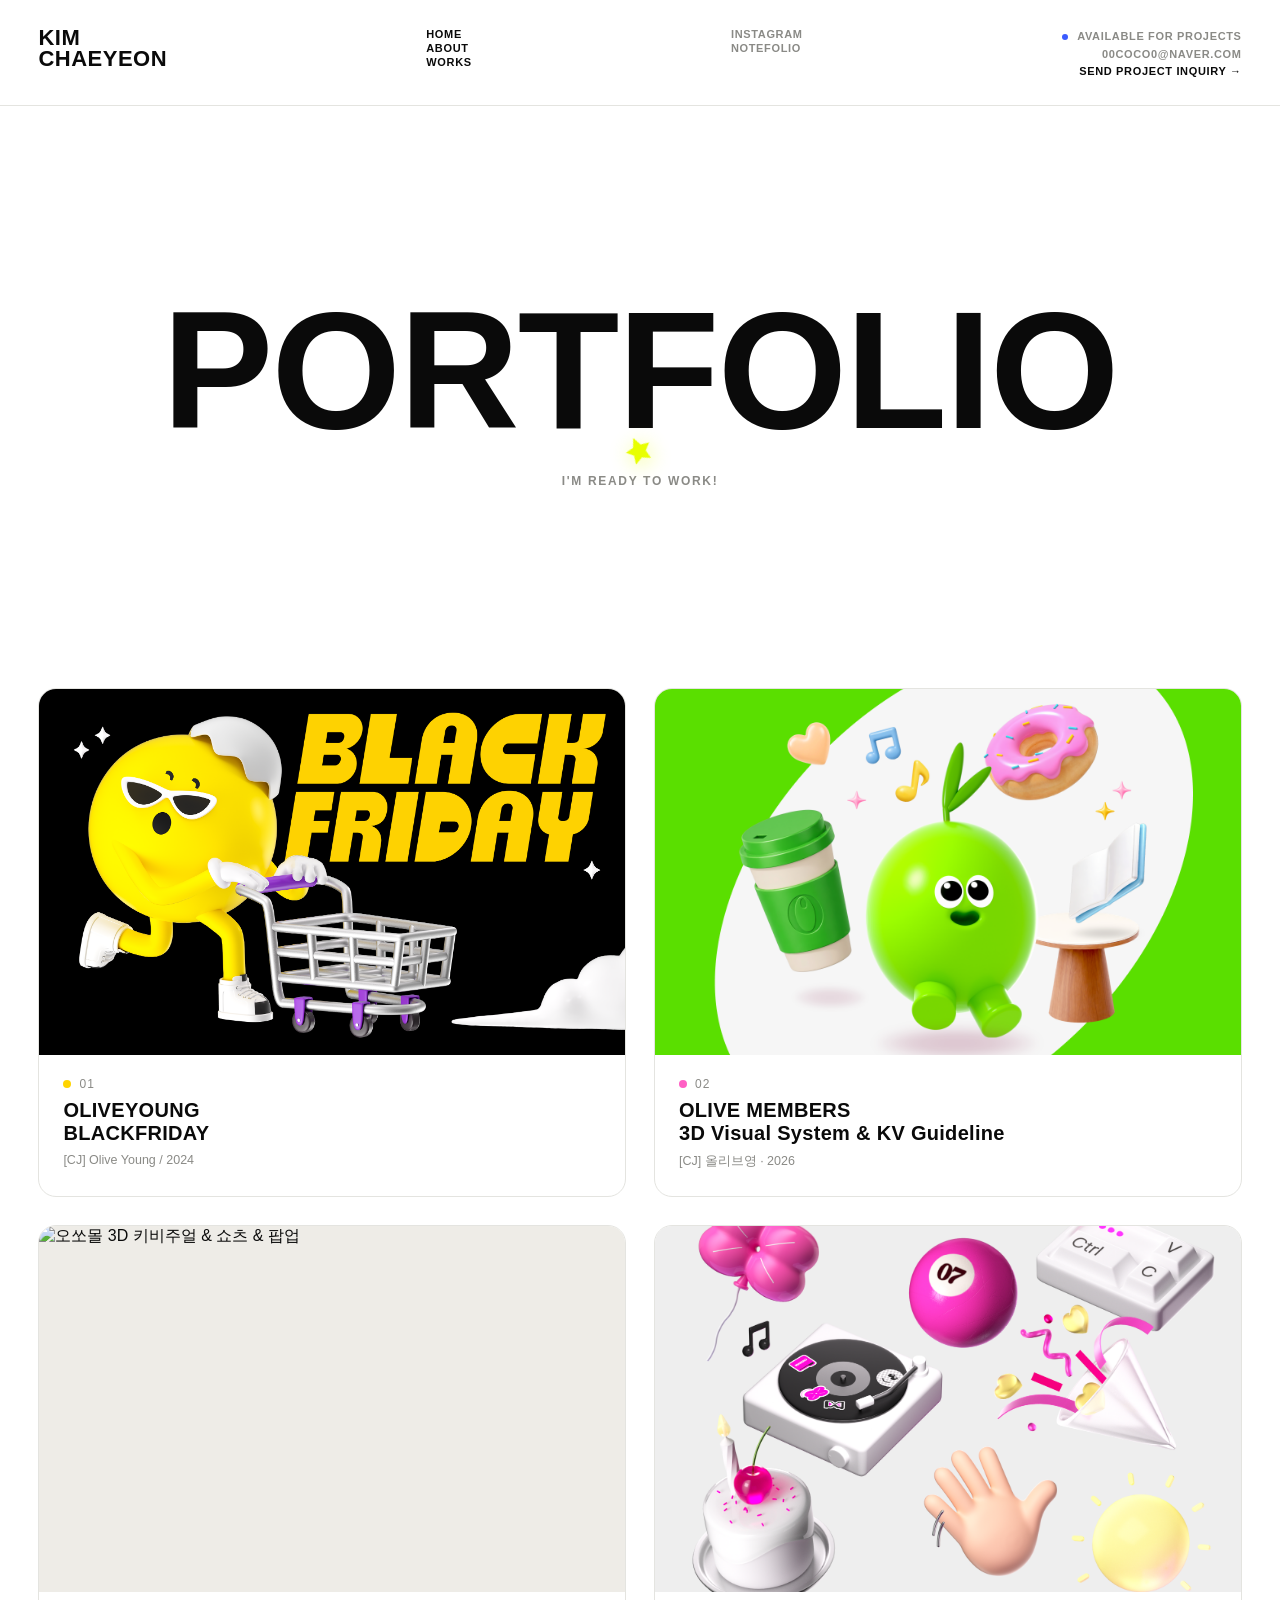
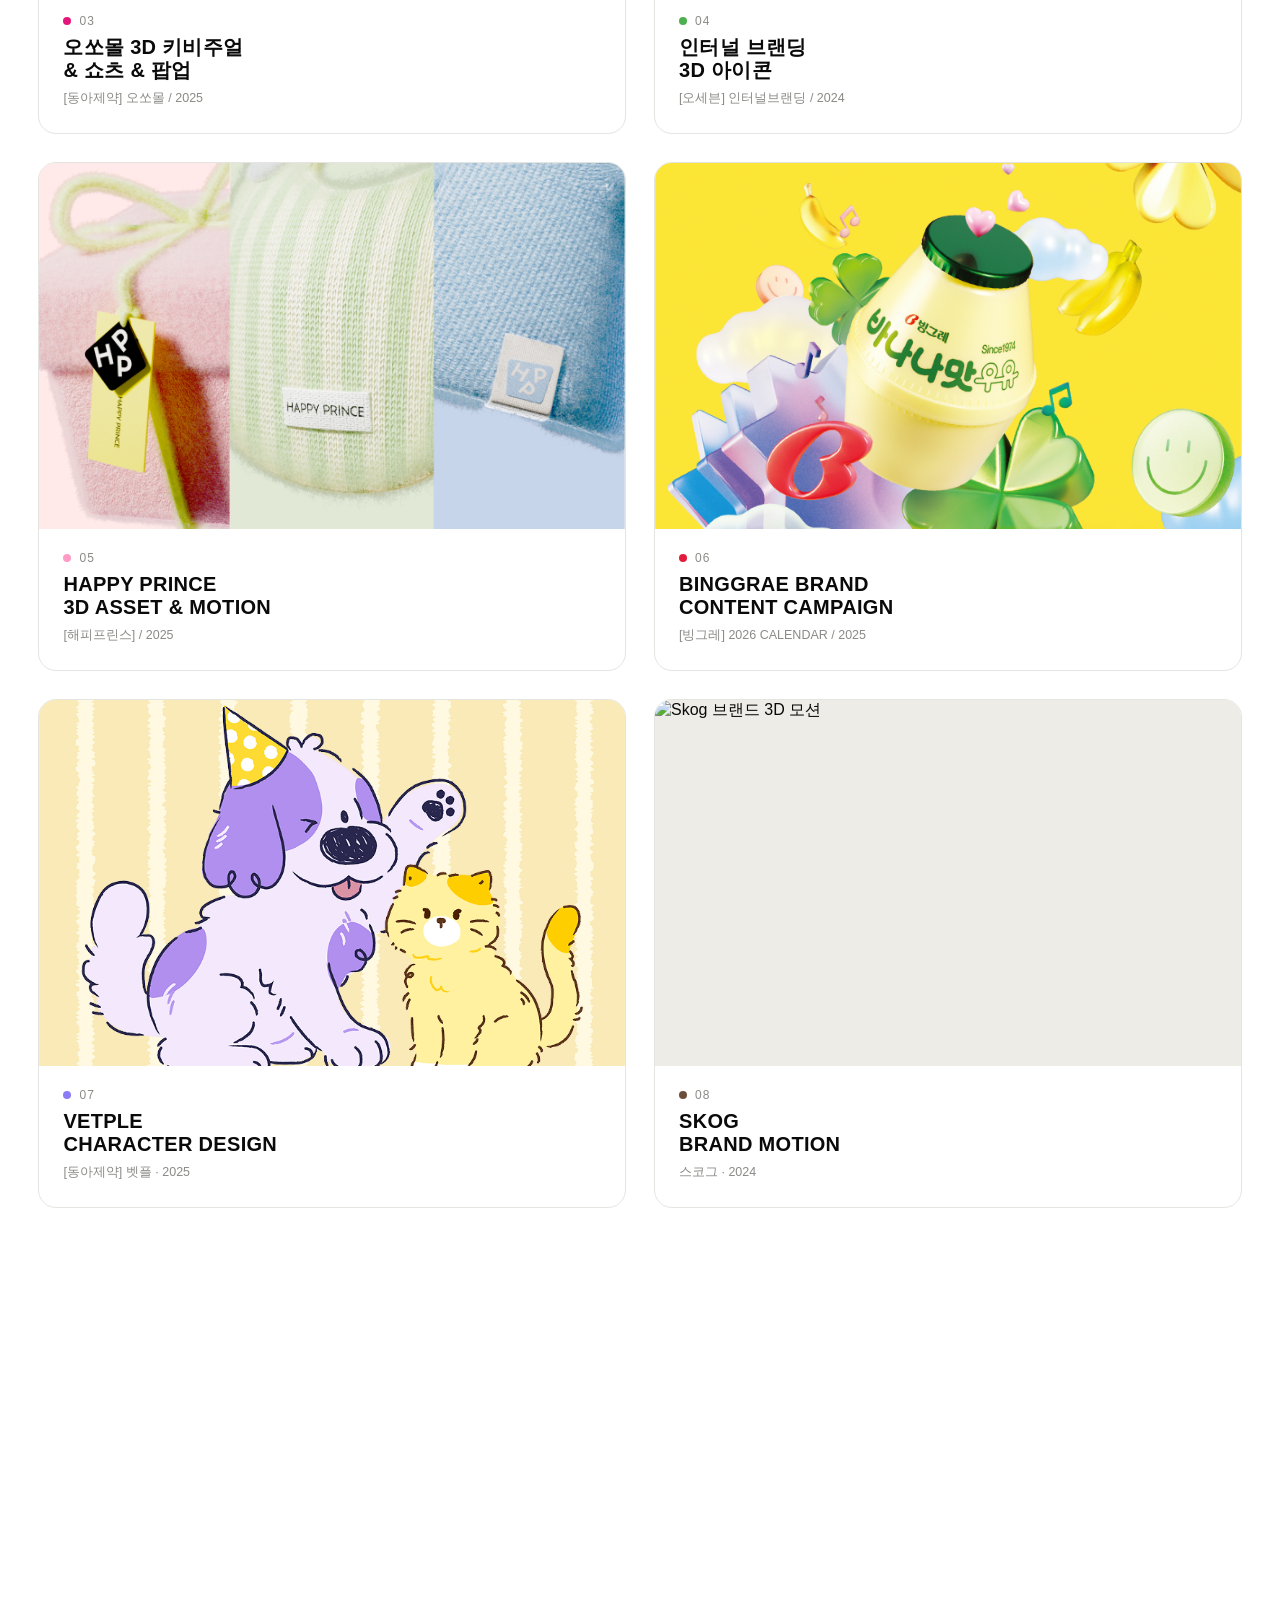
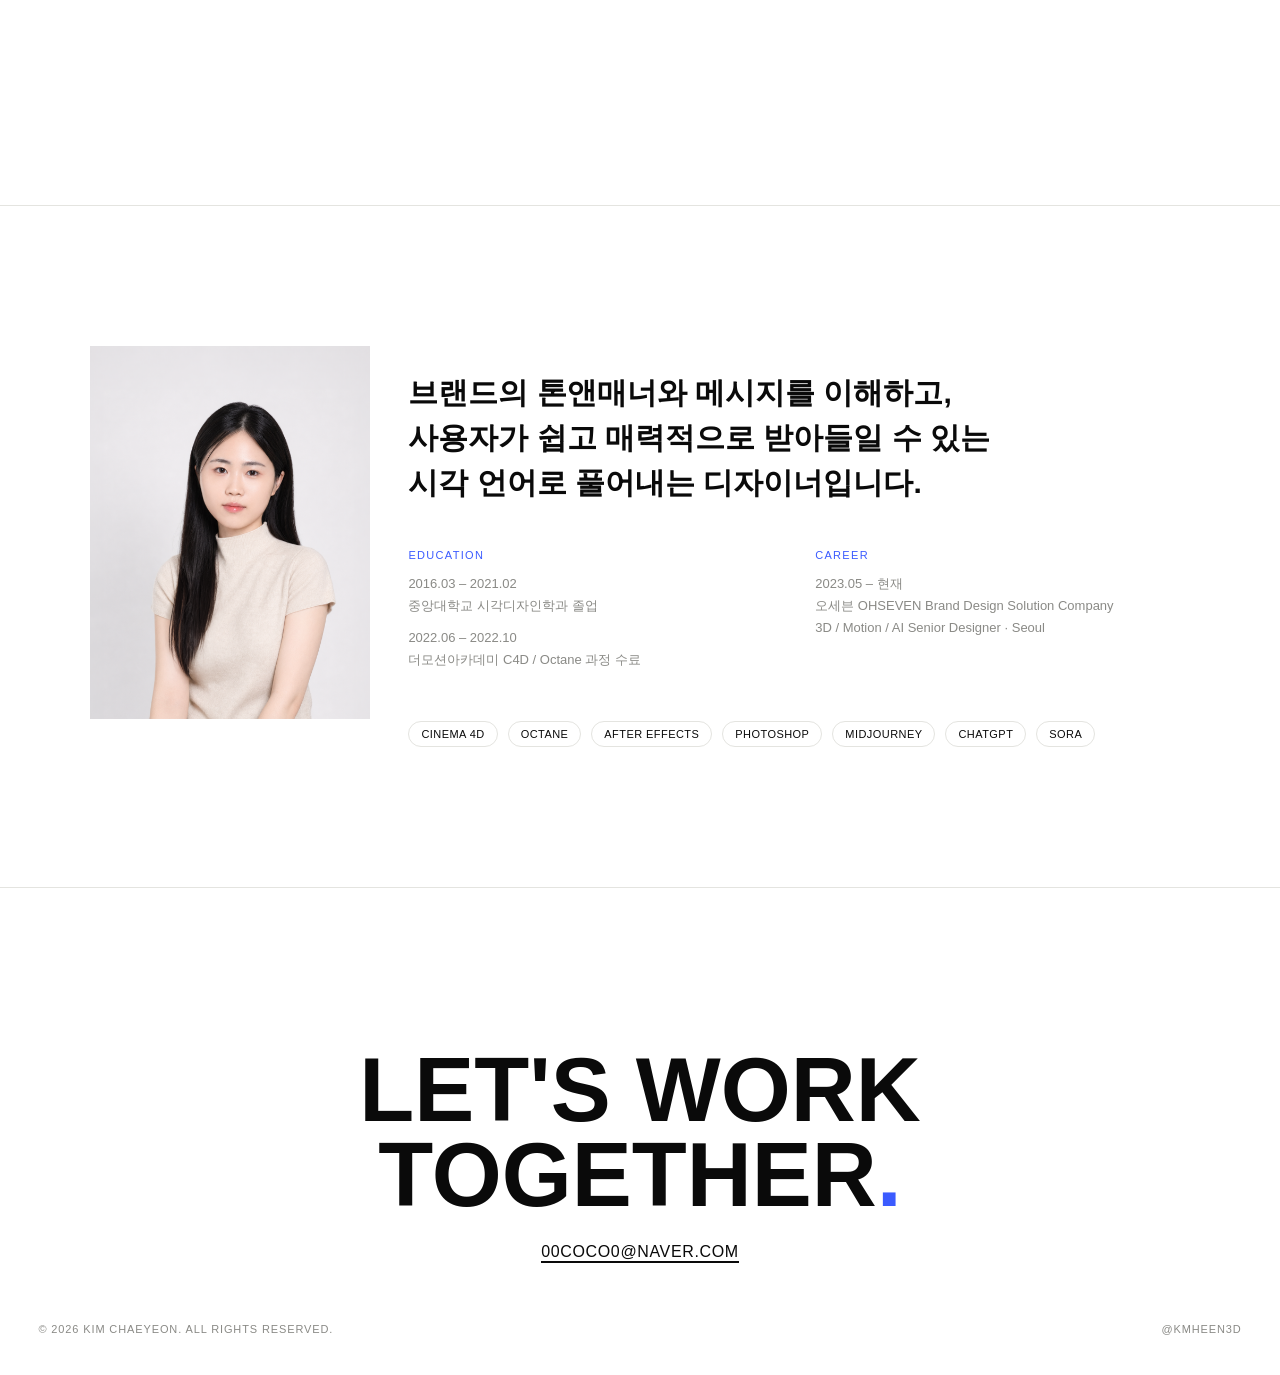
==== commit cfb1bad1: "Update index.html" ====
--- a/index.html
+++ b/index.html
@@ -560,38 +560,87 @@
       });
     })();
 
-    // ---- Image Trail on Mouse Move: 마우스가 지나간 자리를 따라 네온옐로우 별이 잔상처럼 나타남 ----
+    // ---- Image Trail on Mouse/Touch Move: 커서(또는 손가락)가 지나간 자리를 따라 네온옐로우 별이 잔상처럼 나타남 ----
     (function () {
       const reduceMotion = window.matchMedia('(prefers-reduced-motion: reduce)').matches;
-      const isTouch = window.matchMedia('(hover: none), (pointer: coarse)').matches;
-      if (reduceMotion || isTouch) return;
+      if (reduceMotion) return;
 
       const starSVG = '<svg viewBox="0 0 24 24" xmlns="http://www.w3.org/2000/svg"><path d="M12 2l2.9 6.26L21 9.27l-4.5 4.38L17.8 20 12 16.9 6.2 20l1.3-6.35L3 9.27l6.1-1.01L12 2z" fill="#E8FF00"/></svg>';
 
       let lastX = null;
       let lastY = null;
-      const minDistance = 60; // 이 거리 이상 움직였을 때만 새 별을 하나 남김
-
-      window.addEventListener('mousemove', (e) => {
-        const { clientX: x, clientY: y } = e;
-        if (lastX !== null) {
-          const dx = x - lastX;
-          const dy = y - lastY;
-          if (Math.sqrt(dx * dx + dy * dy) < minDistance) return;
-        }
-        lastX = x;
-        lastY = y;
-
+      const minDistance = 22; // 이 거리 이상 움직였을 때만 새 별을 남김 (더 예민하게)
+
+      function spawnOneStar(x, y) {
         const star = document.createElement('span');
         star.className = 'image-trail-item';
         star.innerHTML = starSVG;
-        star.style.left = `${x}px`;
-        star.style.top = `${y}px`;
+        // 살짝 랜덤하게 흩어지도록
+        const offsetX = (Math.random() - 0.5) * 20;
+        const offsetY = (Math.random() - 0.5) * 20;
+        star.style.left = `${x + offsetX}px`;
+        star.style.top = `${y + offsetY}px`;
         star.style.setProperty('--rot', `${(Math.random() - 0.5) * 60}deg`);
         document.body.appendChild(star);
         requestAnimationFrame(() => star.classList.add('is-in'));
         setTimeout(() => star.classList.add('is-out'), 500);
         setTimeout(() => star.remove(), 900);
+      }
+
+      function trySpawn(x, y) {
+        if (lastX !== null) {
+          const dx = x - lastX;
+          const dy = y - lastY;
+          if (Math.sqrt(dx * dx + dy * dy) < minDistance) return;
+        }
+        lastX = x;
+        lastY = y;
+
+        // 한 번에 별을 1~2개씩 같이 남겨서 더 풍성하게
+        const count = 1 + Math.floor(Math.random() * 2);
+        for (let i = 0; i < count; i++) spawnOneStar(x, y);
+      }
+
+      let currentX = window.innerWidth / 2;
+      let currentY = window.innerHeight / 2;
+
+      // 데스크톱: 마우스 이동을 따라
+      window.addEventListener('mousemove', (e) => {
+        currentX = e.clientX;
+        currentY = e.clientY;
+        trySpawn(e.clientX, e.clientY);
+      }, { passive: true });
+
+      // 모바일/터치: 손가락으로 드래그하는 동선을 따라
+      window.addEventListener('touchstart', (e) => {
+        lastX = null;
+        lastY = null;
+        const t = e.touches[0];
+        if (t) {
+          currentX = t.clientX;
+          currentY = t.clientY;
+          trySpawn(t.clientX, t.clientY);
+        }
+      }, { passive: true });
+
+      window.addEventListener('touchmove', (e) => {
+        const t = e.touches[0];
+        if (t) {
+          currentX = t.clientX;
+          currentY = t.clientY;
+          trySpawn(t.clientX, t.clientY);
+        }
+      }, { passive: true });
+
+      // 빠르게 스크롤할 때도(마우스/손가락이 멈춰있어도) 지금 커서 위치에 별이 계속 남도록
+      let scrollTicking = false;
+      window.addEventListener('scroll', () => {
+        if (scrollTicking) return;
+        scrollTicking = true;
+        requestAnimationFrame(() => {
+          spawnOneStar(currentX, currentY);
+          scrollTicking = false;
+        });
       }, { passive: true });
     })();
   </script>
--- a/style.css
+++ b/style.css
@@ -562,9 +562,25 @@
 }
 
 @media (max-width: 700px) {
+  .project-modal { padding: 14px; }
+  .project-modal-panel { width: 100%; height: 92vh; max-height: 92vh; }
+  /* 가로형 비율 고정을 풀고, 패널의 실제 높이를 채우도록 함 */
+  .project-modal-track { aspect-ratio: auto; max-height: none; flex: 1; min-height: 0; }
+
+  .modal-page-image img,
+  .modal-page-image video {
+    object-fit: contain;
+    background: #eee;
+  }
+
   .modal-page-cover { flex-direction: column; }
-  .modal-cover-text { flex: 0 0 auto; max-height: 55%; }
-  .modal-cover-media { flex: 1; }
+  .modal-cover-text { flex: 0 0 auto; max-height: 42%; }
+  .modal-cover-media { flex: 1; min-height: 0; }
+  .modal-cover-media img,
+  .modal-cover-media video {
+    object-fit: contain;
+    background: #eee;
+  }
   .modal-cover-top { max-width: none; }
 }
 
@@ -611,12 +627,6 @@
   font-weight: 400;
 }
 
-@media (max-width: 700px) {
-  .project-modal { padding: 0; }
-  .project-modal-panel { width: 100vw; max-height: 100vh; height: 100vh; border-radius: 0; }
-  .project-modal-track { flex: 1; aspect-ratio: auto; max-height: none; }
-}
-
 
 /* =========================================================
    FOOTER / CONTACT
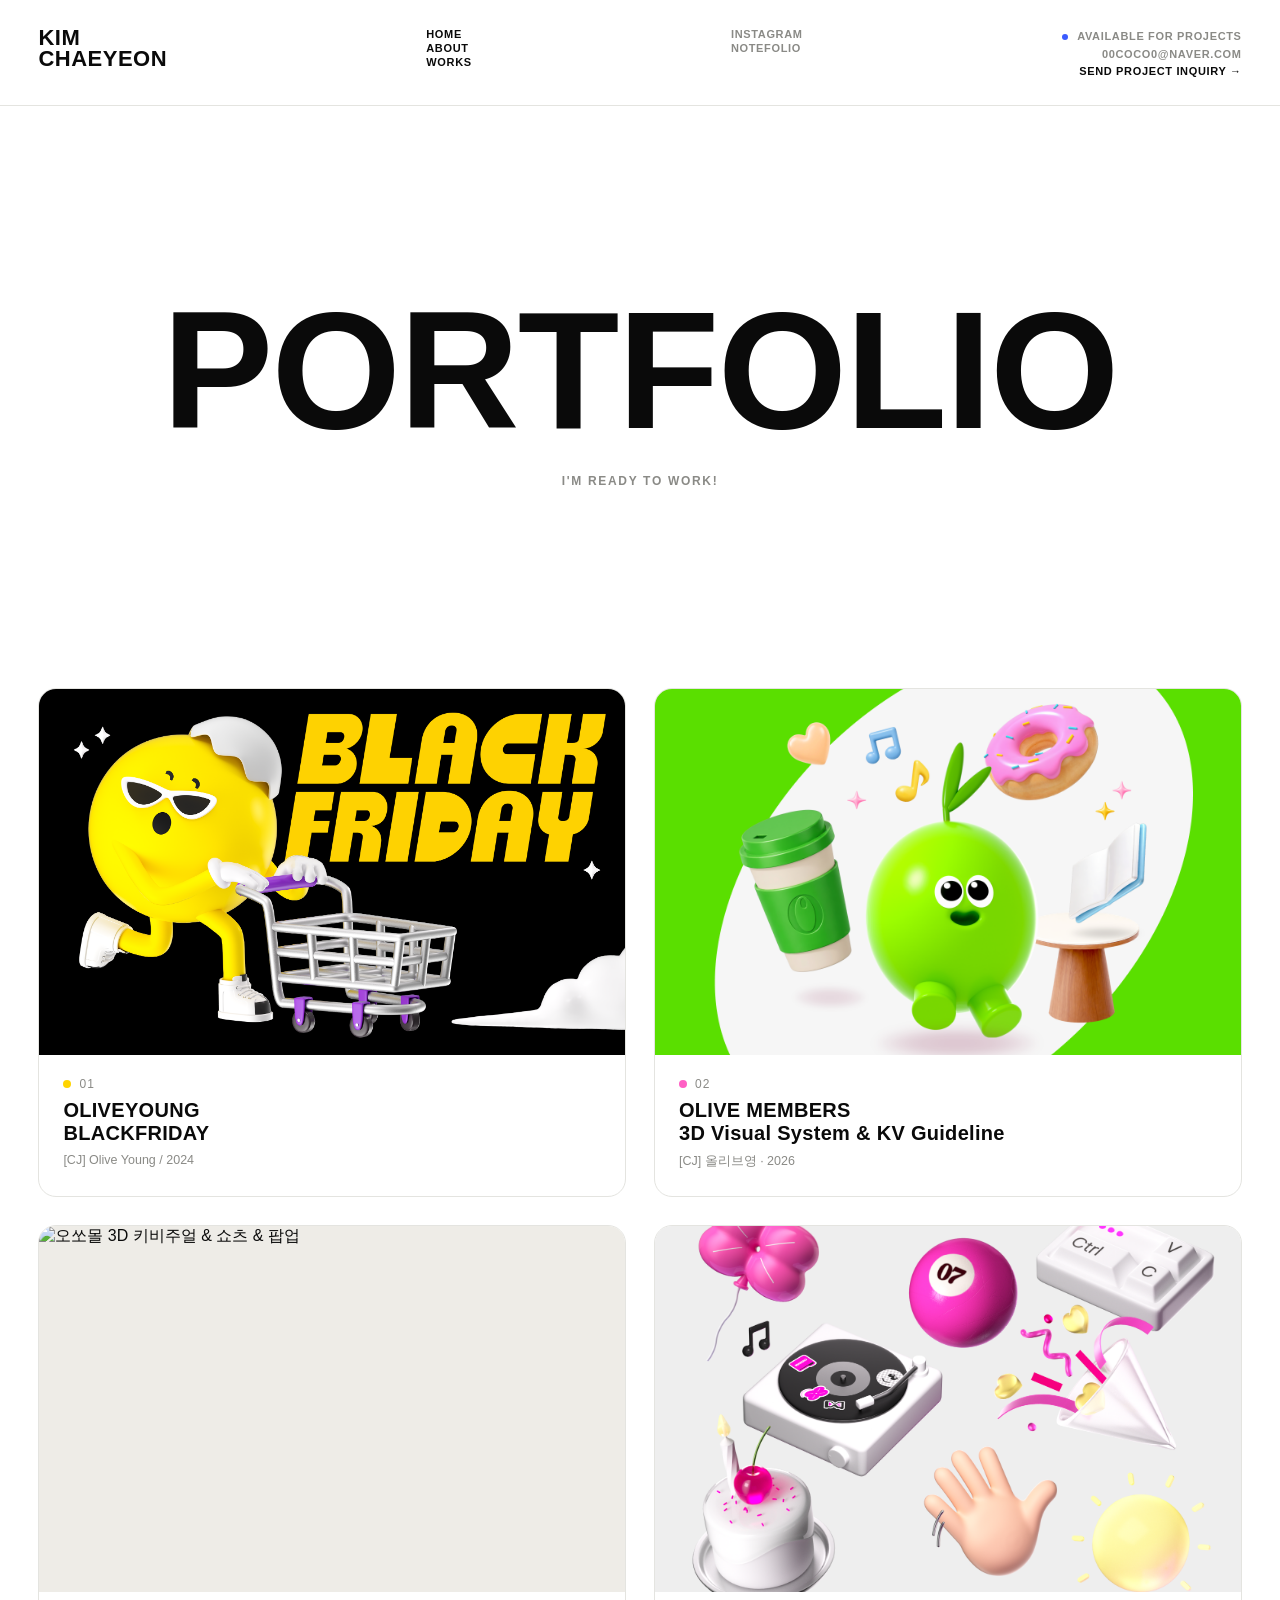
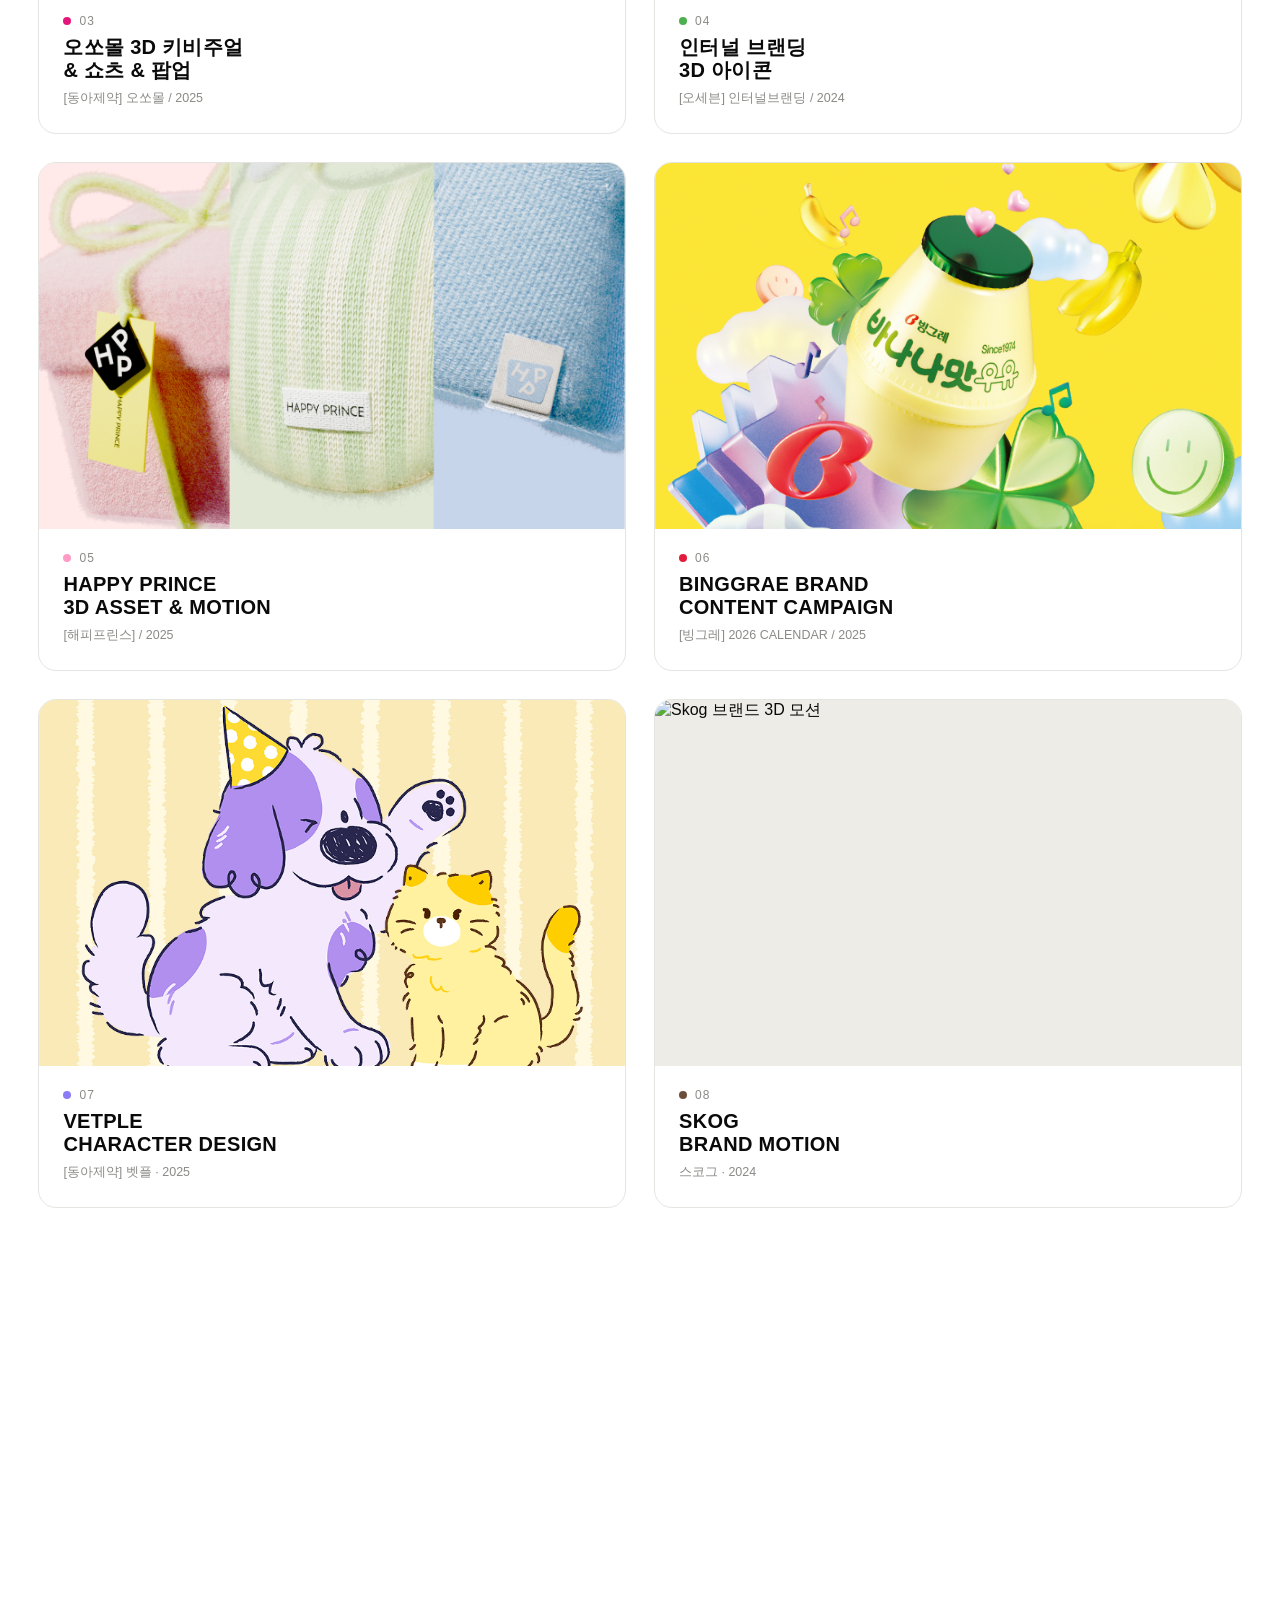
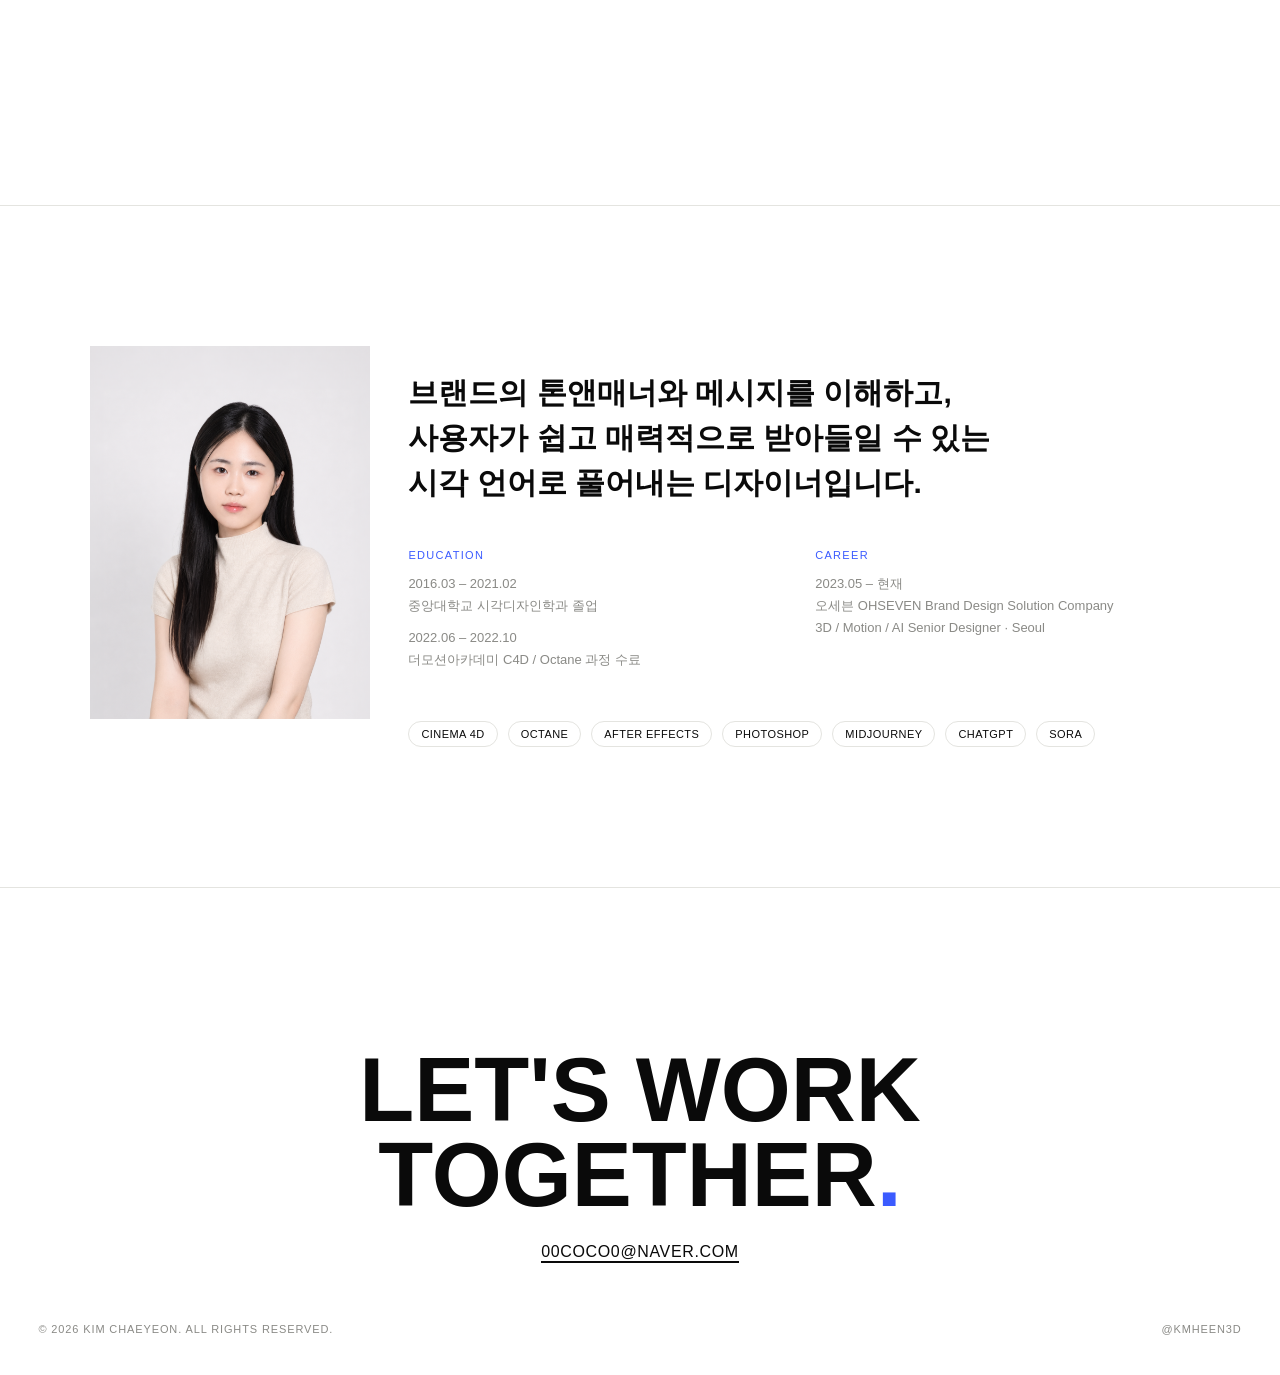
==== commit 5656801a: "Update index.html" ====
--- a/index.html
+++ b/index.html
@@ -601,13 +601,8 @@
         for (let i = 0; i < count; i++) spawnOneStar(x, y);
       }
 
-      let currentX = window.innerWidth / 2;
-      let currentY = window.innerHeight / 2;
-
       // 데스크톱: 마우스 이동을 따라
       window.addEventListener('mousemove', (e) => {
-        currentX = e.clientX;
-        currentY = e.clientY;
         trySpawn(e.clientX, e.clientY);
       }, { passive: true });
 
@@ -616,31 +611,12 @@
         lastX = null;
         lastY = null;
         const t = e.touches[0];
-        if (t) {
-          currentX = t.clientX;
-          currentY = t.clientY;
-          trySpawn(t.clientX, t.clientY);
-        }
+        if (t) trySpawn(t.clientX, t.clientY);
       }, { passive: true });
 
       window.addEventListener('touchmove', (e) => {
         const t = e.touches[0];
-        if (t) {
-          currentX = t.clientX;
-          currentY = t.clientY;
-          trySpawn(t.clientX, t.clientY);
-        }
-      }, { passive: true });
-
-      // 빠르게 스크롤할 때도(마우스/손가락이 멈춰있어도) 지금 커서 위치에 별이 계속 남도록
-      let scrollTicking = false;
-      window.addEventListener('scroll', () => {
-        if (scrollTicking) return;
-        scrollTicking = true;
-        requestAnimationFrame(() => {
-          spawnOneStar(currentX, currentY);
-          scrollTicking = false;
-        });
+        if (t) trySpawn(t.clientX, t.clientY);
       }, { passive: true });
     })();
   </script>
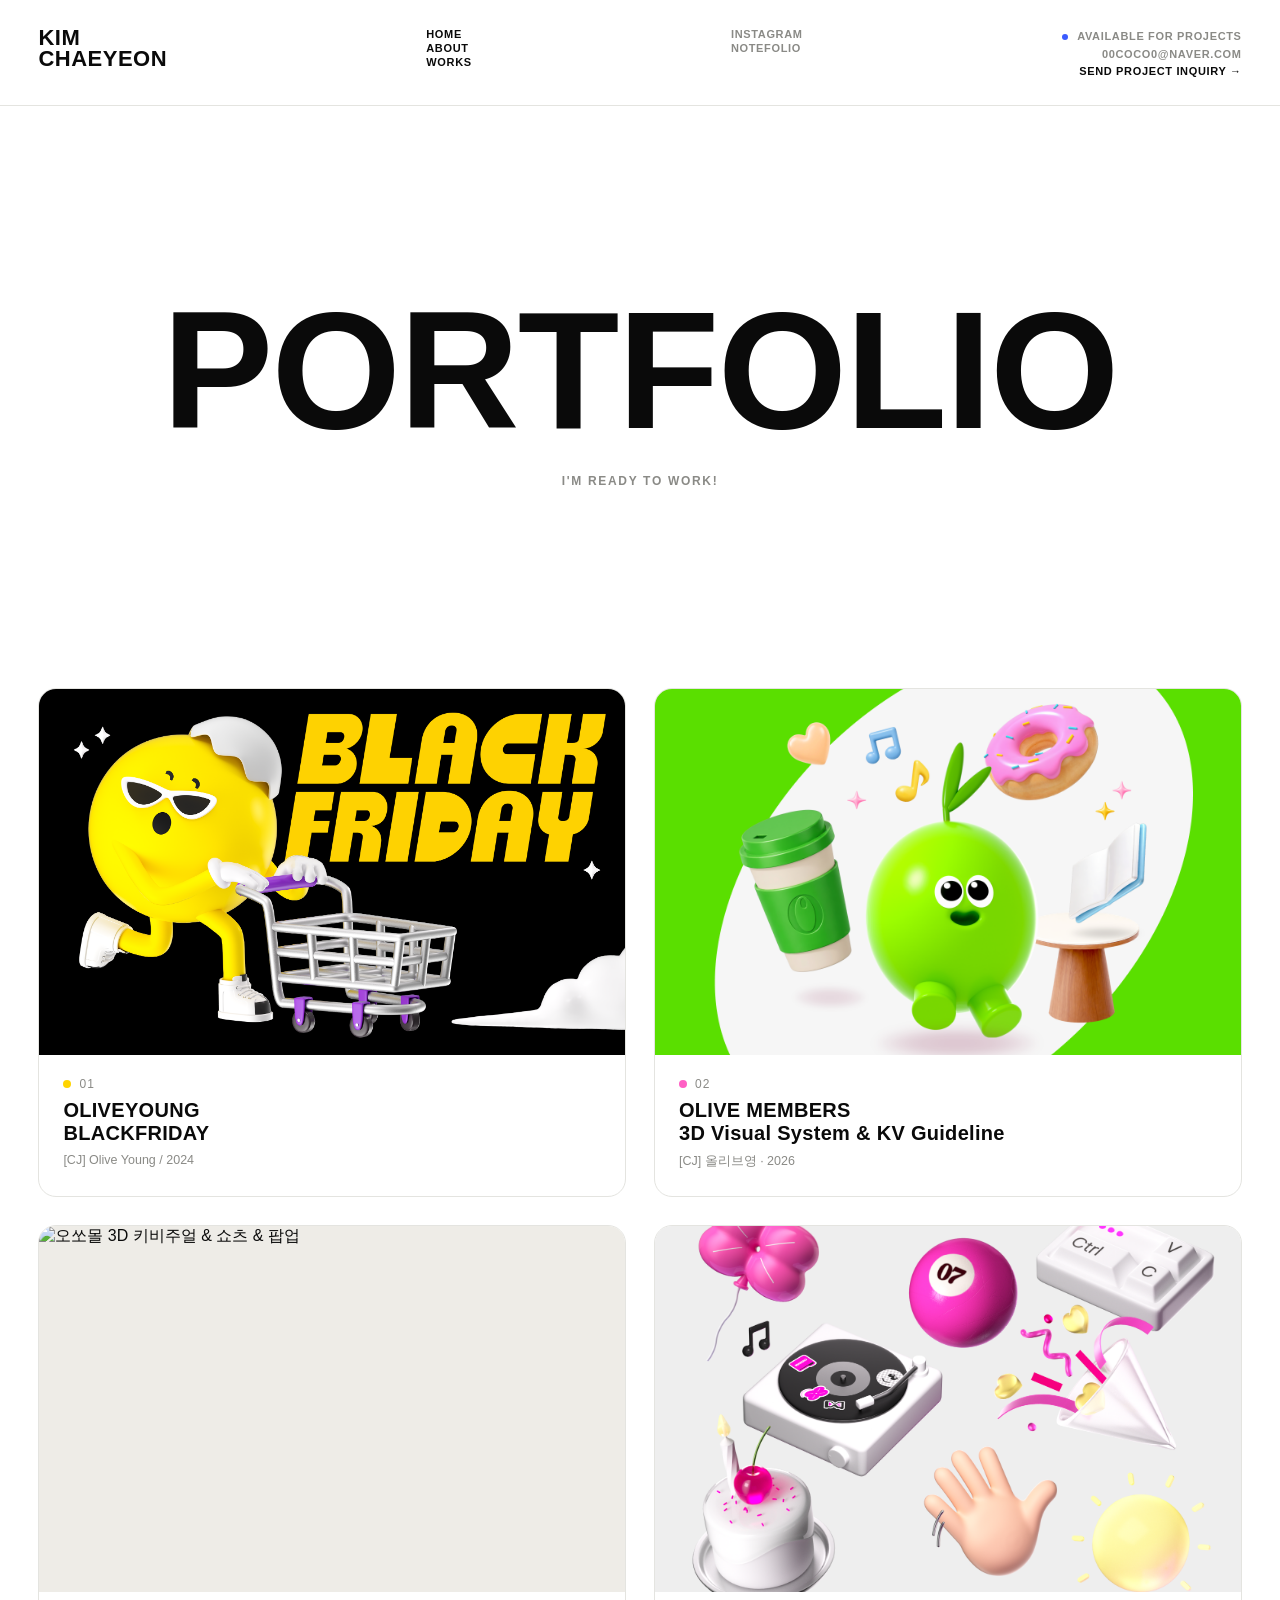
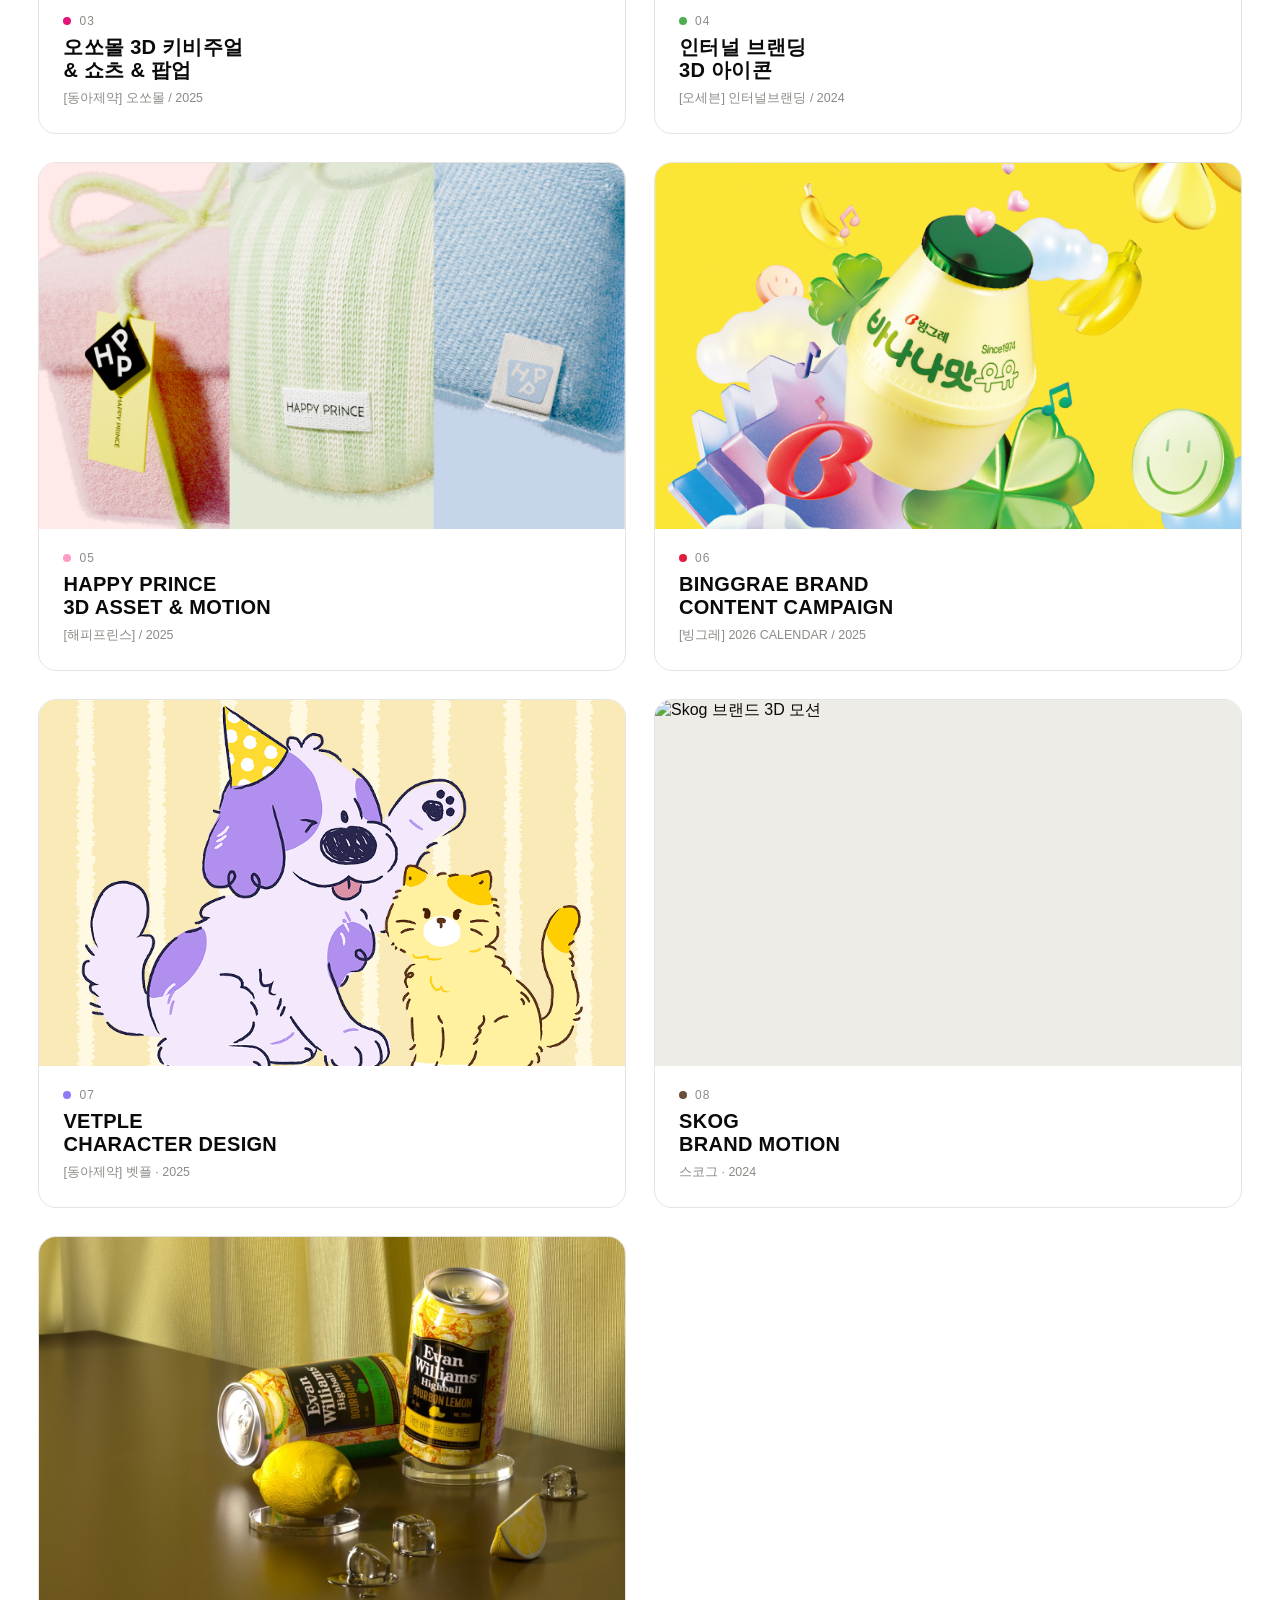
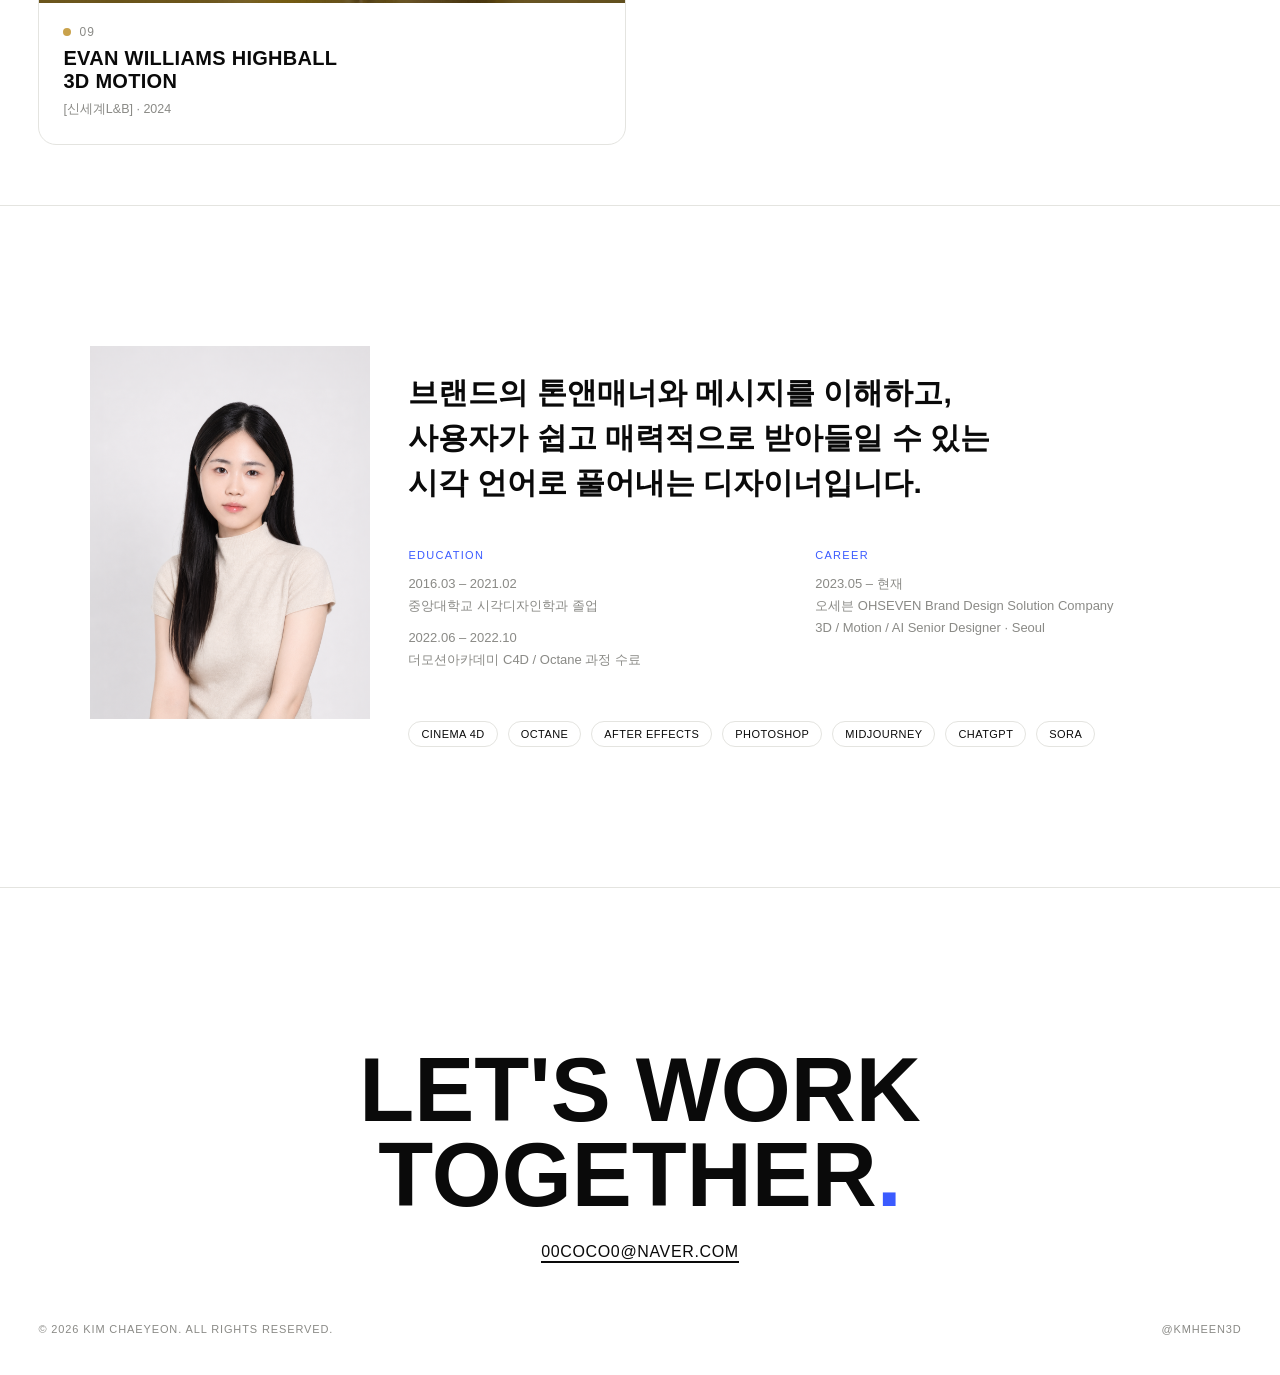
==== commit f3b6b8d4: "Update index.html" ====
--- a/index.html
+++ b/index.html
@@ -74,7 +74,7 @@
         <span class="card-view">VIEW CASE STUDY →</span>
       </article>
 
-      <article class="card reveal" data-hover data-images="https://kmheen.github.io/images/project-02.png,https://kmheen.github.io/images/project-02-1.png,https://kmheen.github.io/images/project-02-2.png,https://kmheen.github.io/images/project-02-3.png,https://kmheen.github.io/images/project-02-4.png,https://kmheen.github.io/images/project-02-5.png,https://kmheen.github.io/images/project-02-6.png"
+      <article class="card reveal" data-hover data-images="https://kmheen.github.io/images/project-02.png"
         data-role="3D그래픽 에셋 제작"
         data-tools="Cinema4D / Octane / Adobe Photoshop"
         data-contribution="100"
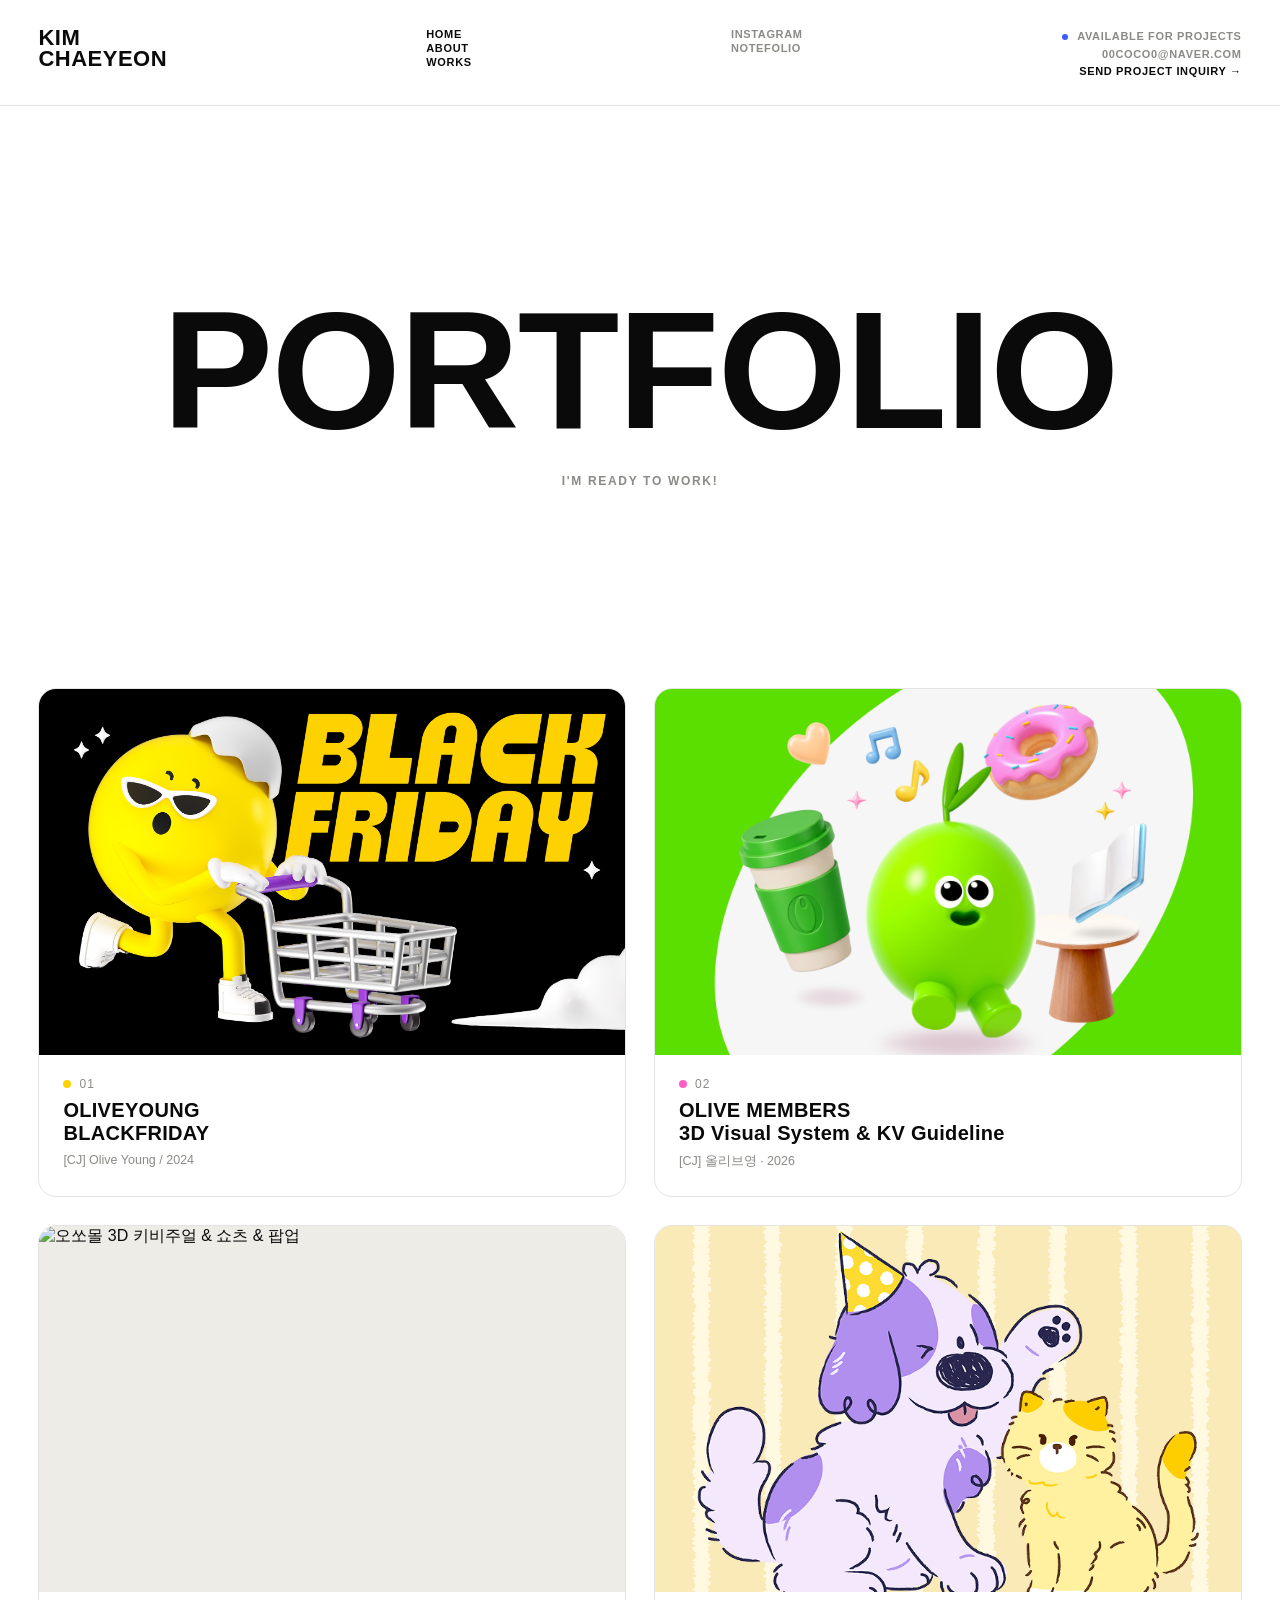
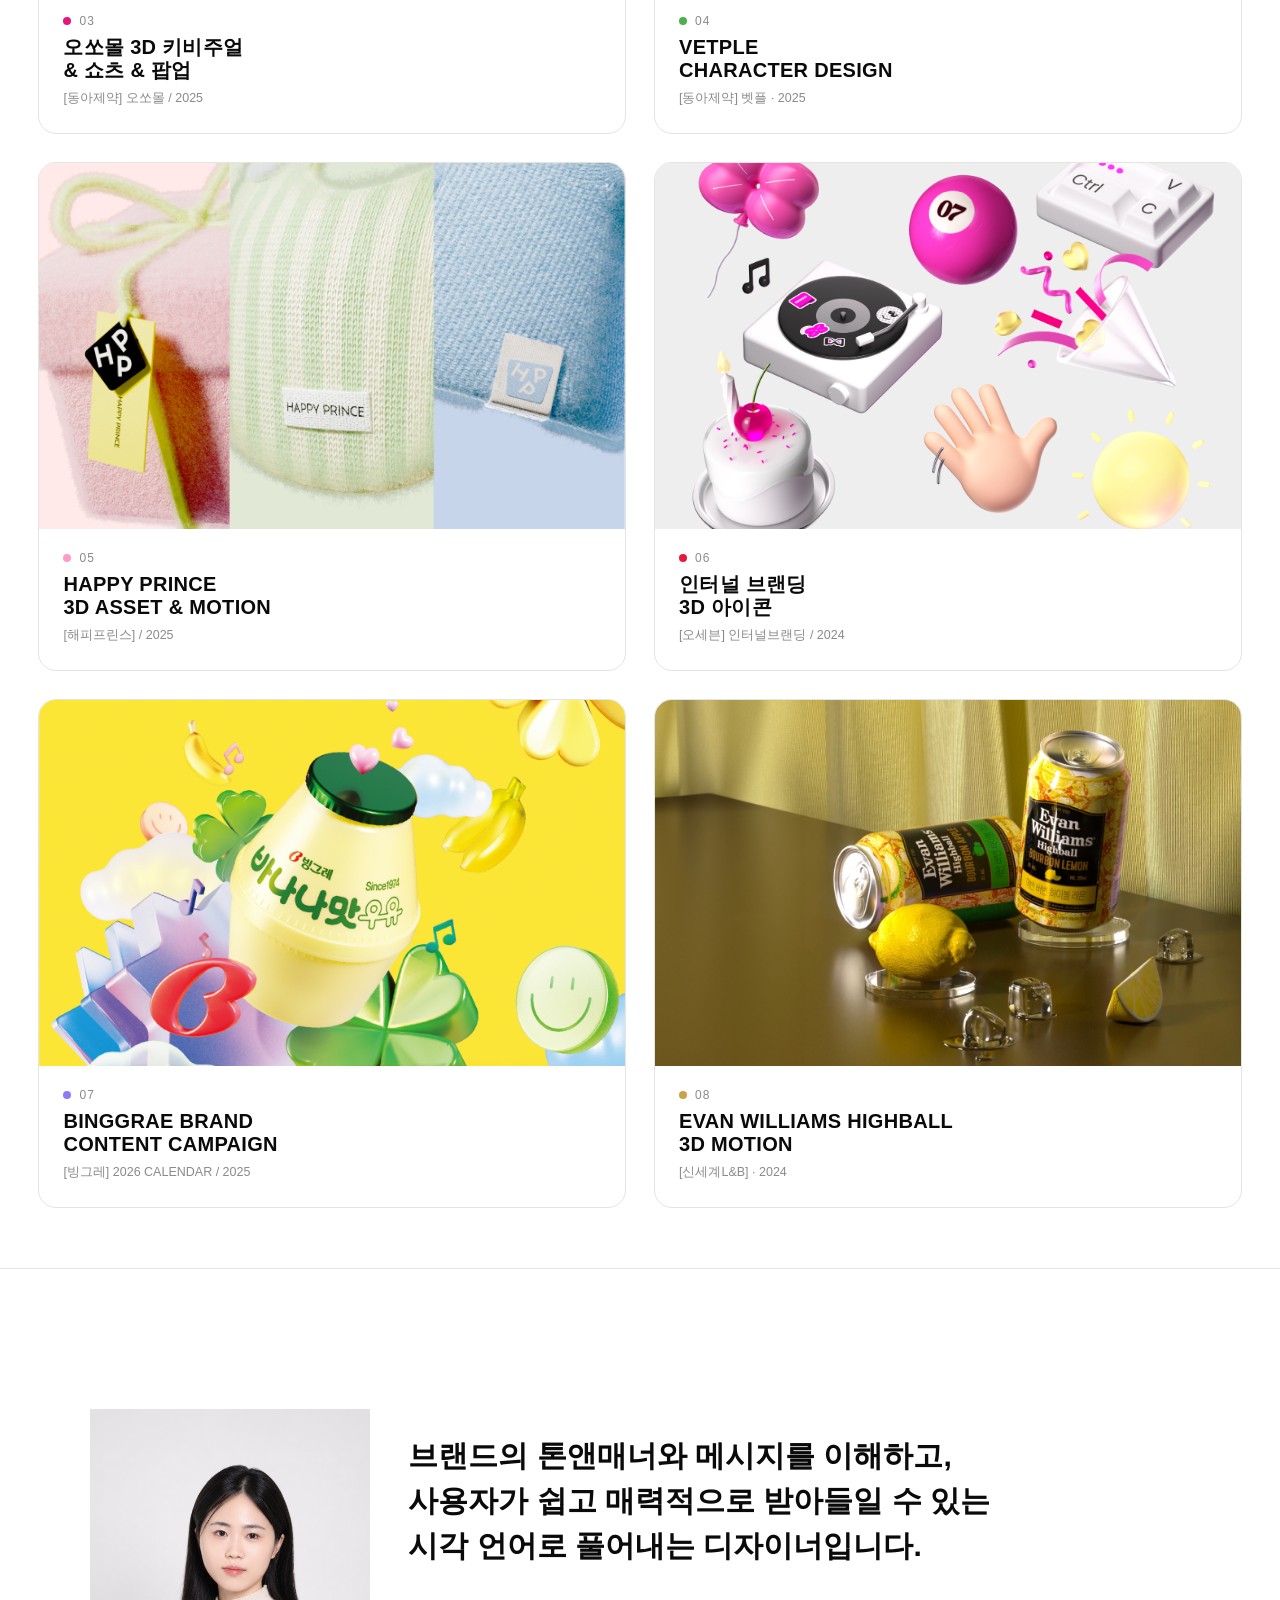
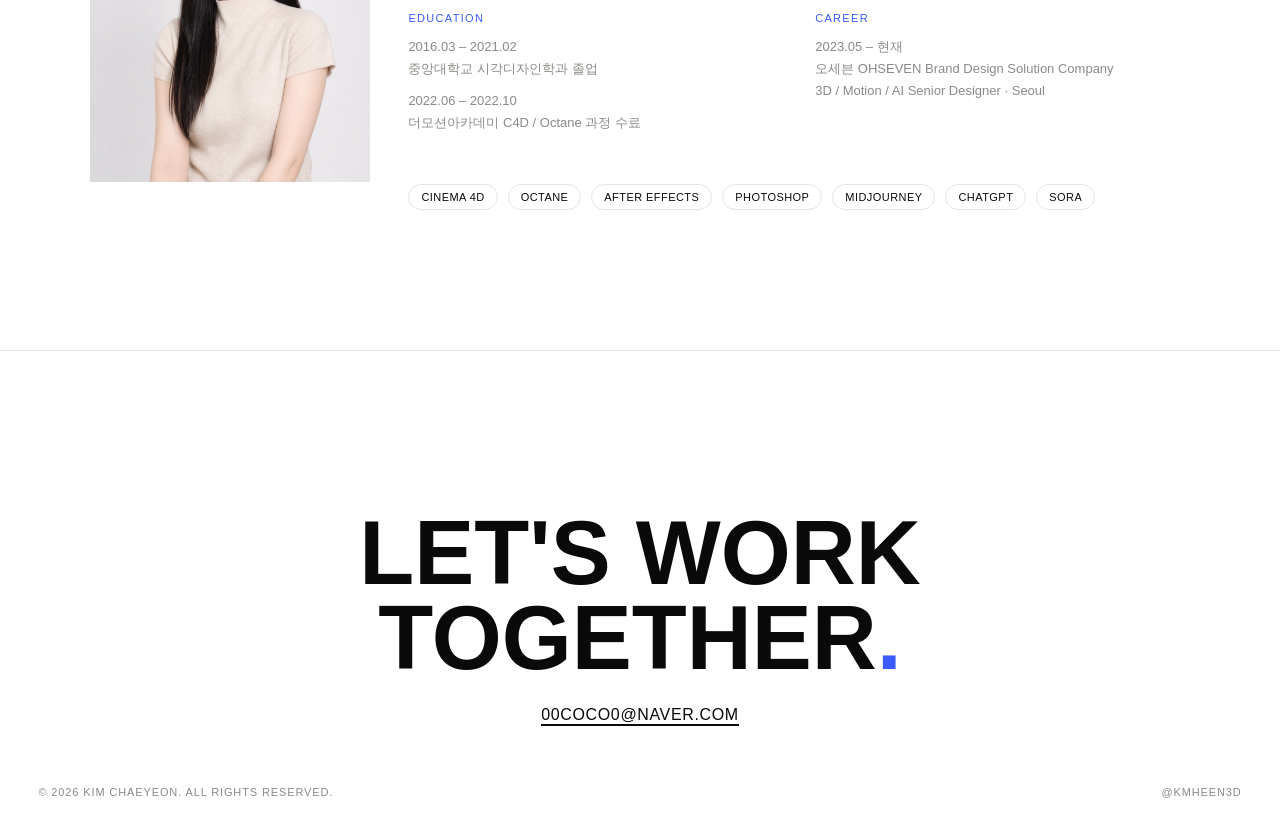
==== commit b58f7eb1: "Update index.html" ====
--- a/index.html
+++ b/index.html
@@ -89,6 +89,36 @@
         <span class="card-view">VIEW CASE STUDY →</span>
       </article>
 
+      <article class="card reveal" data-hover data-images="https://kmheen.github.io/images/project-06.png"
+        data-role="캐릭터 디자인 및 일러스트 디자인"
+        data-tools="Cinema4D / Adobe Photoshop"
+        data-contribution="100"
+        data-duration="2주"
+        data-tags="캐릭터 / AI 아이데이션 활용 / SNS 콘텐츠 일러스트">
+        <div class="card-media"><img class="work-thumb" src="https://kmheen.github.io/images/project-06.png" alt="Vetple 캐릭터 디자인" loading="lazy"></div>
+        <div class="card-info">
+          <span class="card-tag work-num" style="--tag:#4CAF50">04</span>
+          <h3 class="work-name">VETPLE<br>CHARACTER DESIGN</h3>
+          <p class="work-tag">[동아제약] 벳플 · 2025</p>
+        </div>
+        <span class="card-view">VIEW CASE STUDY →</span>
+      </article>
+
+      <article class="card reveal" data-hover data-images="https://kmheen.github.io/images/project-04.png"
+        data-role="3D그래픽 에셋 제작"
+        data-tools="Cinema4D / Octane / Adobe Photoshop"
+        data-contribution="100"
+        data-duration="2주"
+        data-tags="3D 에셋 / 키비주얼">
+        <div class="card-media"><img class="work-thumb" src="https://kmheen.github.io/images/project-04.png" alt="Happy Prince 3D 에셋" loading="lazy"></div>
+        <div class="card-info">
+          <span class="card-tag work-num" style="--tag:#FF9BC6">05</span>
+          <h3 class="work-name">HAPPY PRINCE<br>3D ASSET &amp; MOTION</h3>
+          <p class="work-tag">[해피프린스] / 2025</p>
+        </div>
+        <span class="card-view">VIEW CASE STUDY →</span>
+      </article>
+
       <article class="card reveal" data-hover data-images="https://kmheen.github.io/images/project-03.png"
         data-role="3D그래픽 에셋 제작"
         data-tools="Cinema4D / Octane / Adobe Photoshop"
@@ -97,67 +127,27 @@
         data-tags="3D 에셋 / 인터널 브랜딩">
         <div class="card-media"><img class="work-thumb" src="https://kmheen.github.io/images/project-03.png" alt="인터널 브랜딩 3D 아이콘" loading="lazy"></div>
         <div class="card-info">
-          <span class="card-tag work-num" style="--tag:#4CAF50">04</span>
+          <span class="card-tag work-num" style="--tag:#E31C3D">06</span>
           <h3 class="work-name">인터널 브랜딩<br>3D 아이콘</h3>
           <p class="work-tag">[오세븐] 인터널브랜딩 / 2024</p>
         </div>
         <span class="card-view">VIEW CASE STUDY →</span>
       </article>
 
-      <article class="card reveal" data-hover data-images="https://kmheen.github.io/images/project-04.png"
-        data-role="3D그래픽 에셋 제작"
-        data-tools="Cinema4D / Octane / Adobe Photoshop"
-        data-contribution="100"
-        data-duration="2주"
-        data-tags="3D 에셋 / 키비주얼">
-        <div class="card-media"><img class="work-thumb" src="https://kmheen.github.io/images/project-04.png" alt="Happy Prince 3D 에셋" loading="lazy"></div>
-        <div class="card-info">
-          <span class="card-tag work-num" style="--tag:#FF9BC6">05</span>
-          <h3 class="work-name">HAPPY PRINCE<br>3D ASSET &amp; MOTION</h3>
-          <p class="work-tag">[해피프린스] / 2025</p>
-        </div>
-        <span class="card-view">VIEW CASE STUDY →</span>
-      </article>
-
       <article class="card reveal" data-hover data-images="https://kmheen.github.io/images/project-05.png">
         <div class="card-media"><img class="work-thumb" src="https://kmheen.github.io/images/project-05.png" alt="Binggrae Brand Content Campaign" loading="lazy"></div>
         <div class="card-info">
-          <span class="card-tag work-num" style="--tag:#E31C3D">06</span>
+          <span class="card-tag work-num" style="--tag:#8B7CF6">07</span>
           <h3 class="work-name">BINGGRAE BRAND<br>CONTENT CAMPAIGN</h3>
           <p class="work-tag">[빙그레] 2026 CALENDAR / 2025</p>
         </div>
         <span class="card-view">VIEW CASE STUDY →</span>
       </article>
 
-      <article class="card reveal" data-hover data-images="https://kmheen.github.io/images/project-06.png"
-        data-role="캐릭터 디자인 및 일러스트 디자인"
-        data-tools="Cinema4D / Adobe Photoshop"
-        data-contribution="100"
-        data-duration="2주"
-        data-tags="캐릭터 / AI 아이데이션 활용 / SNS 콘텐츠 일러스트">
-        <div class="card-media"><img class="work-thumb" src="https://kmheen.github.io/images/project-06.png" alt="Vetple 캐릭터 디자인" loading="lazy"></div>
-        <div class="card-info">
-          <span class="card-tag work-num" style="--tag:#8B7CF6">07</span>
-          <h3 class="work-name">VETPLE<br>CHARACTER DESIGN</h3>
-          <p class="work-tag">[동아제약] 벳플 · 2025</p>
-        </div>
-        <span class="card-view">VIEW CASE STUDY →</span>
-      </article>
-
-      <article class="card reveal" data-hover data-images="https://kmheen.github.io/images/project-08.png">
-        <div class="card-media"><img class="work-thumb" src="https://kmheen.github.io/images/project-08.png" alt="Skog 브랜드 3D 모션" loading="lazy"></div>
-        <div class="card-info">
-          <span class="card-tag work-num" style="--tag:#6B4F3B">08</span>
-          <h3 class="work-name">SKOG<br>BRAND MOTION</h3>
-          <p class="work-tag">스코그 · 2024</p>
-        </div>
-        <span class="card-view">VIEW CASE STUDY →</span>
-      </article>
-
       <article class="card reveal" data-hover data-images="https://kmheen.github.io/images/project-10.png">
         <div class="card-media"><img class="work-thumb" src="https://kmheen.github.io/images/project-10.png" alt="에반윌리엄스 하이볼 3D 모션" loading="lazy"></div>
         <div class="card-info">
-          <span class="card-tag work-num" style="--tag:#C9A24B">09</span>
+          <span class="card-tag work-num" style="--tag:#C9A24B">08</span>
           <h3 class="work-name">EVAN WILLIAMS HIGHBALL<br>3D MOTION</h3>
           <p class="work-tag">[신세계L&amp;B] · 2024</p>
         </div>
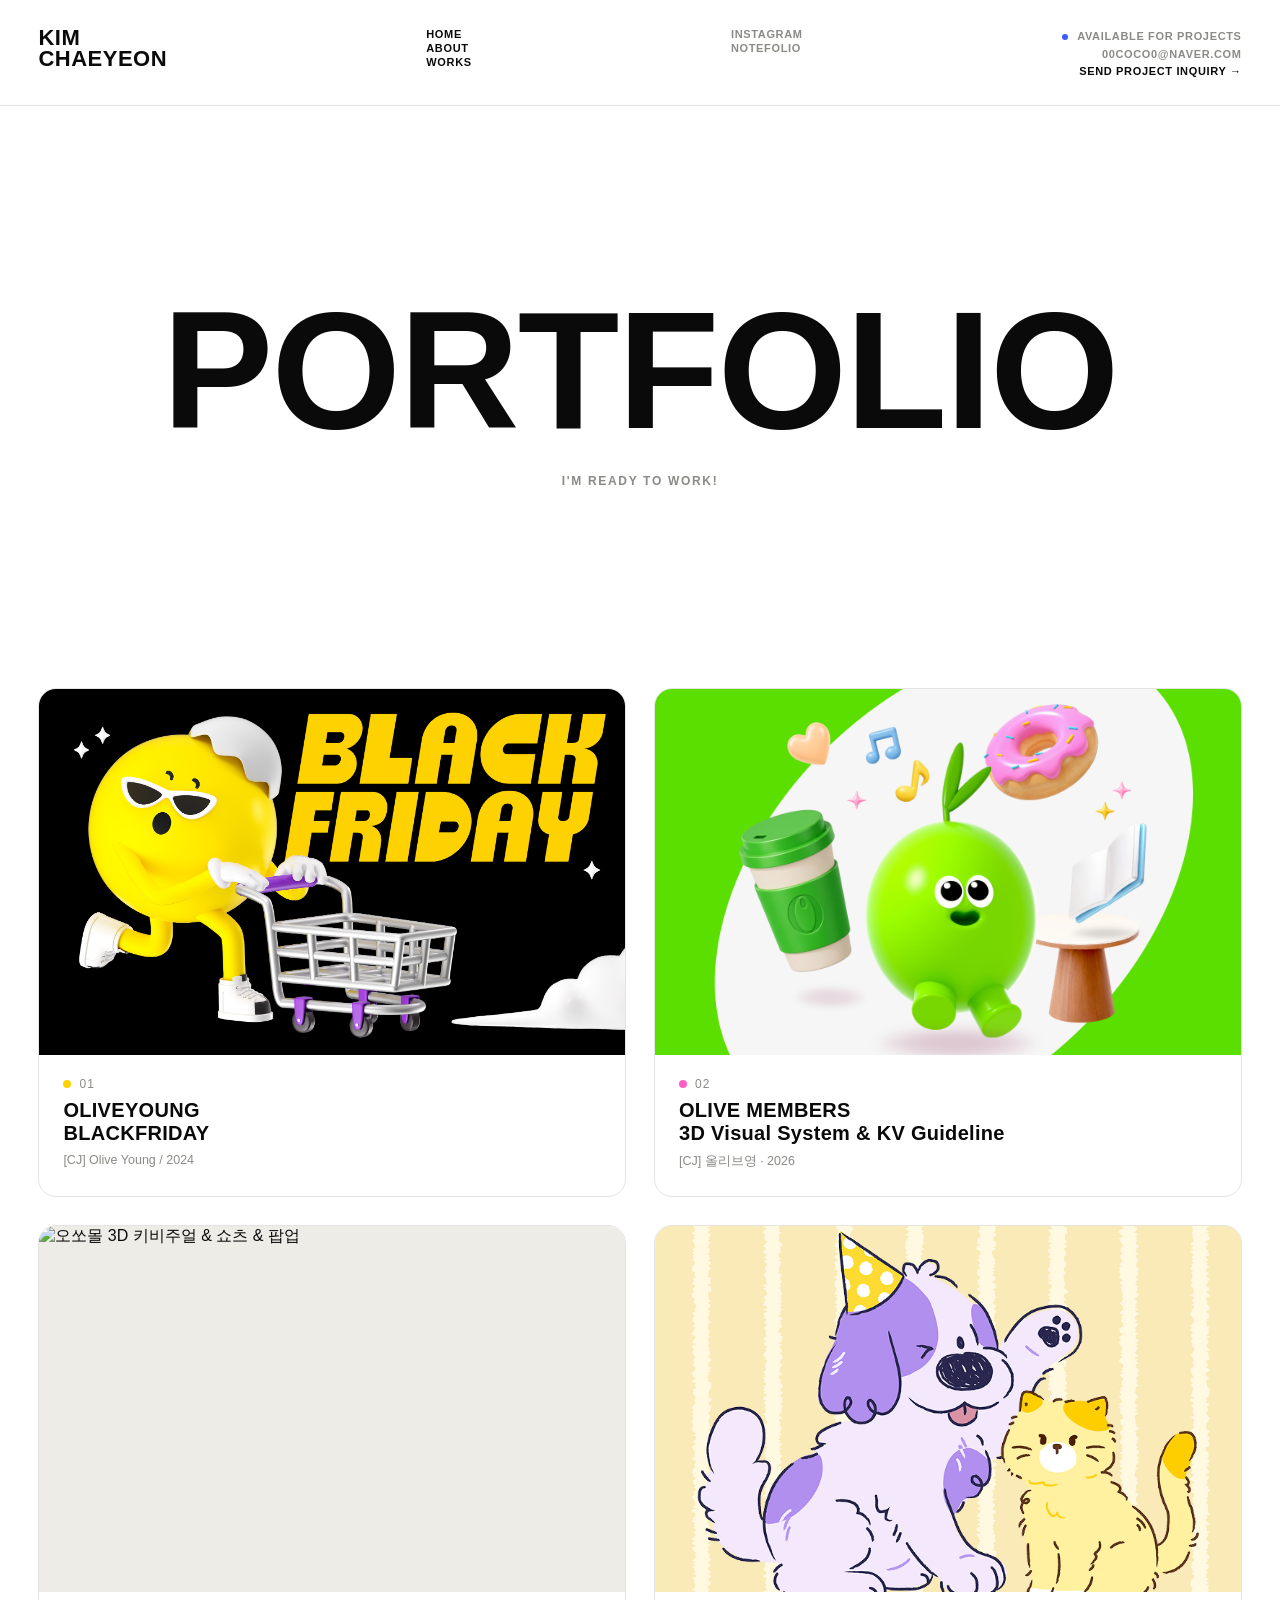
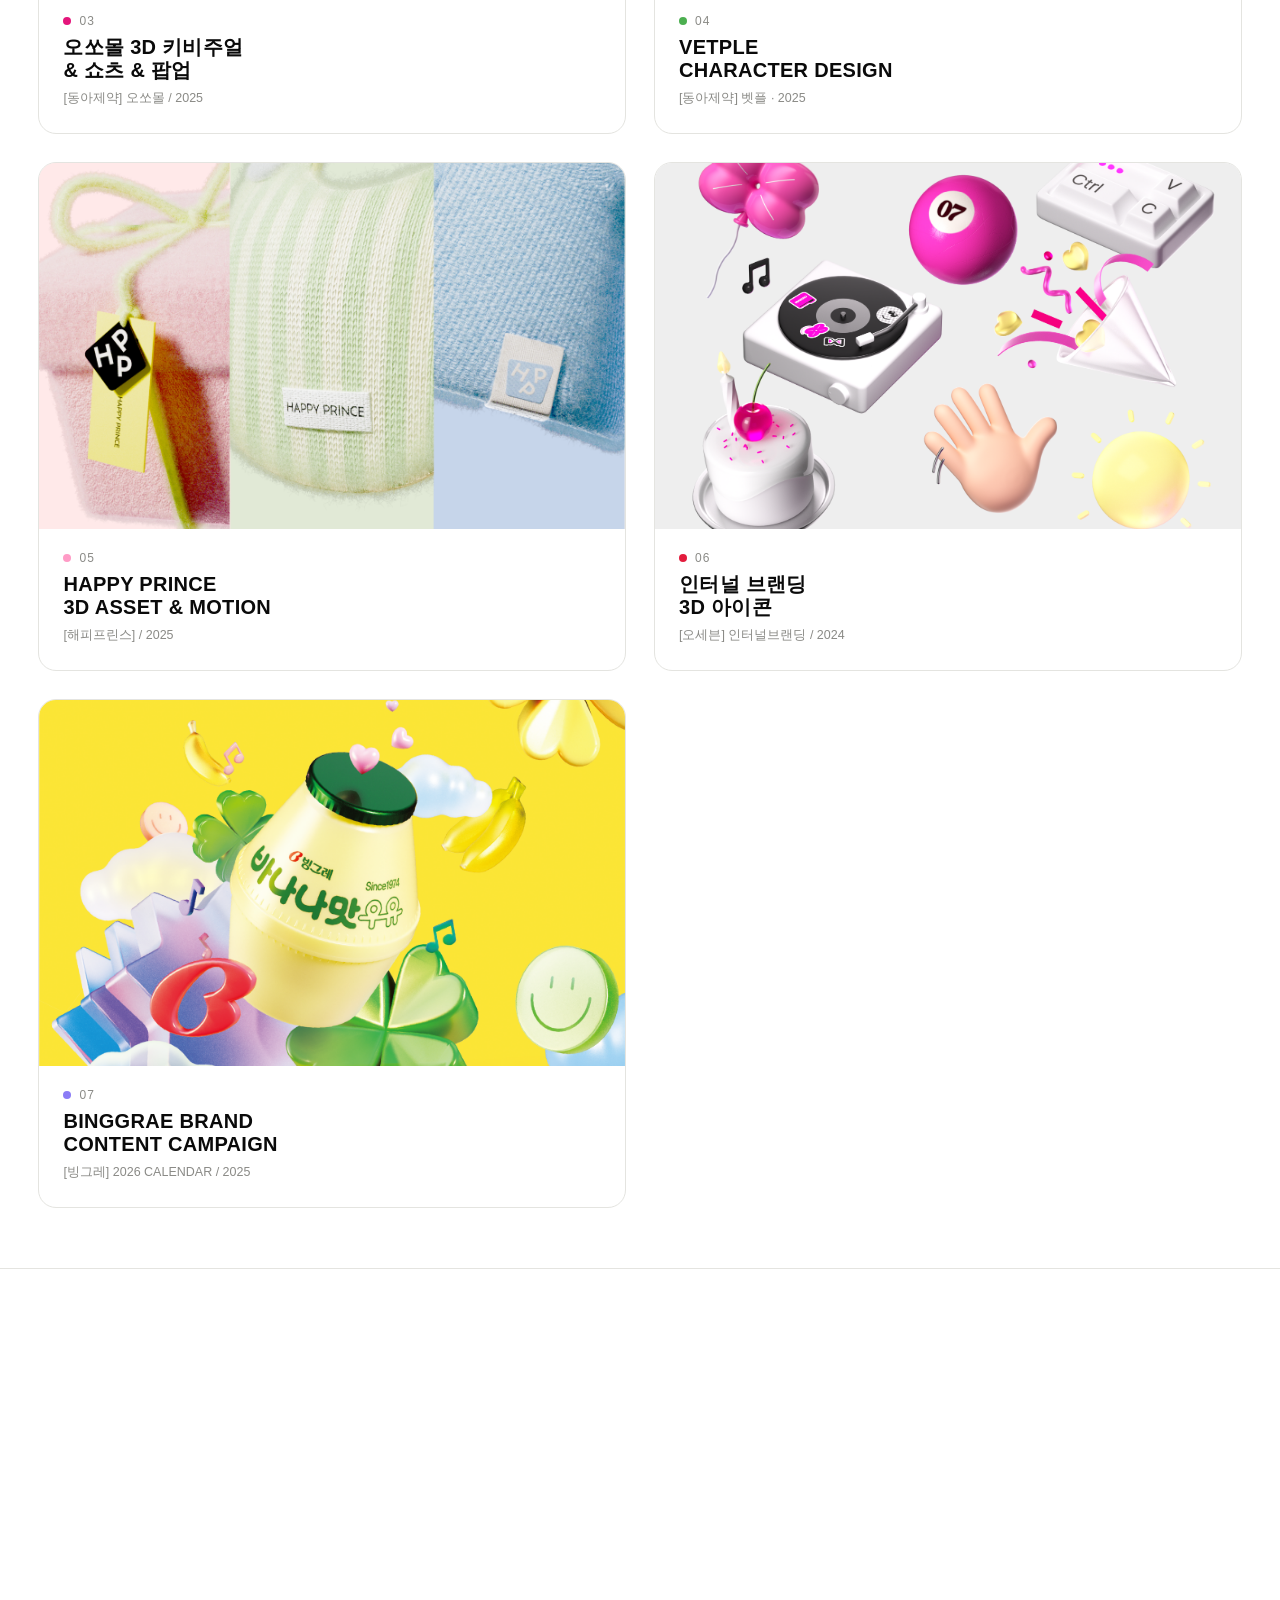
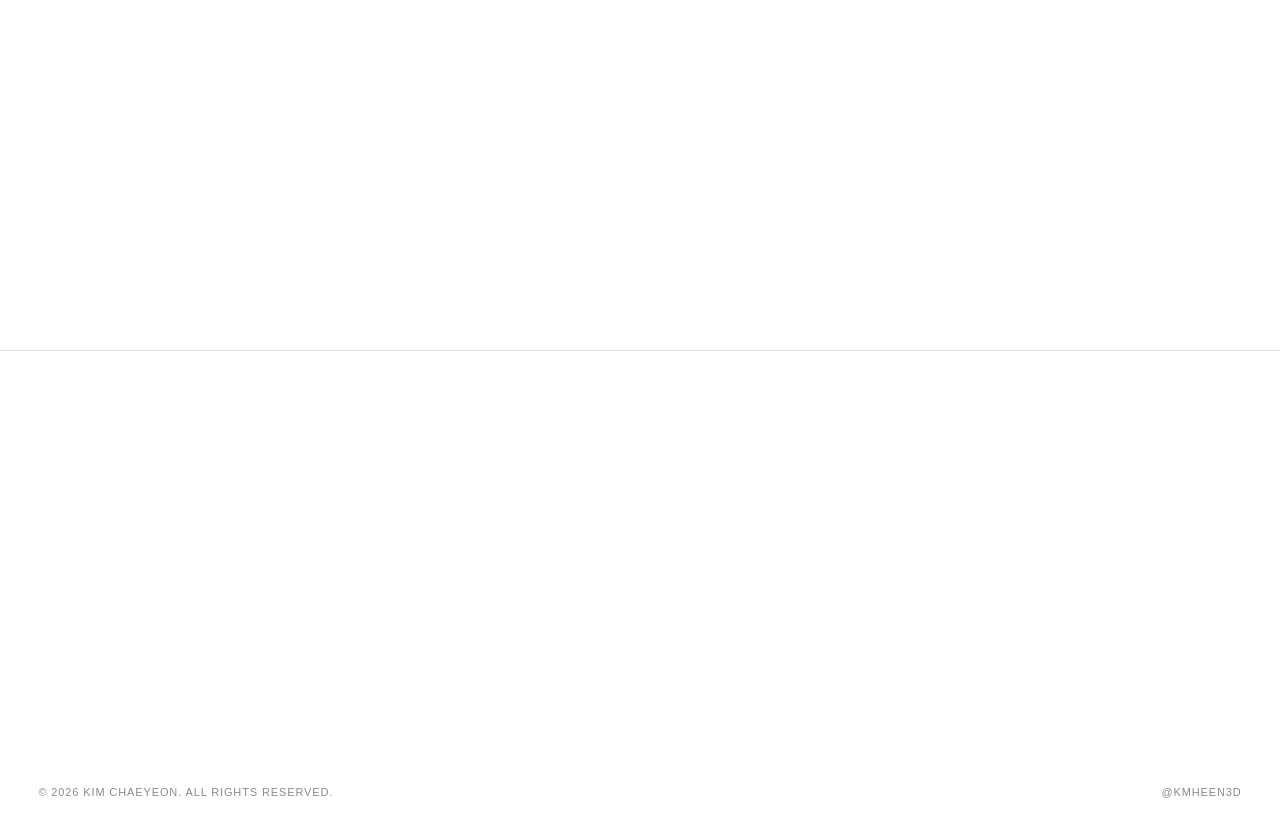
==== commit 20d7b720: "Update index.html" ====
--- a/index.html
+++ b/index.html
@@ -140,16 +140,6 @@
           <span class="card-tag work-num" style="--tag:#8B7CF6">07</span>
           <h3 class="work-name">BINGGRAE BRAND<br>CONTENT CAMPAIGN</h3>
           <p class="work-tag">[빙그레] 2026 CALENDAR / 2025</p>
-        </div>
-        <span class="card-view">VIEW CASE STUDY →</span>
-      </article>
-
-      <article class="card reveal" data-hover data-images="https://kmheen.github.io/images/project-10.png">
-        <div class="card-media"><img class="work-thumb" src="https://kmheen.github.io/images/project-10.png" alt="에반윌리엄스 하이볼 3D 모션" loading="lazy"></div>
-        <div class="card-info">
-          <span class="card-tag work-num" style="--tag:#C9A24B">08</span>
-          <h3 class="work-name">EVAN WILLIAMS HIGHBALL<br>3D MOTION</h3>
-          <p class="work-tag">[신세계L&amp;B] · 2024</p>
         </div>
         <span class="card-view">VIEW CASE STUDY →</span>
       </article>
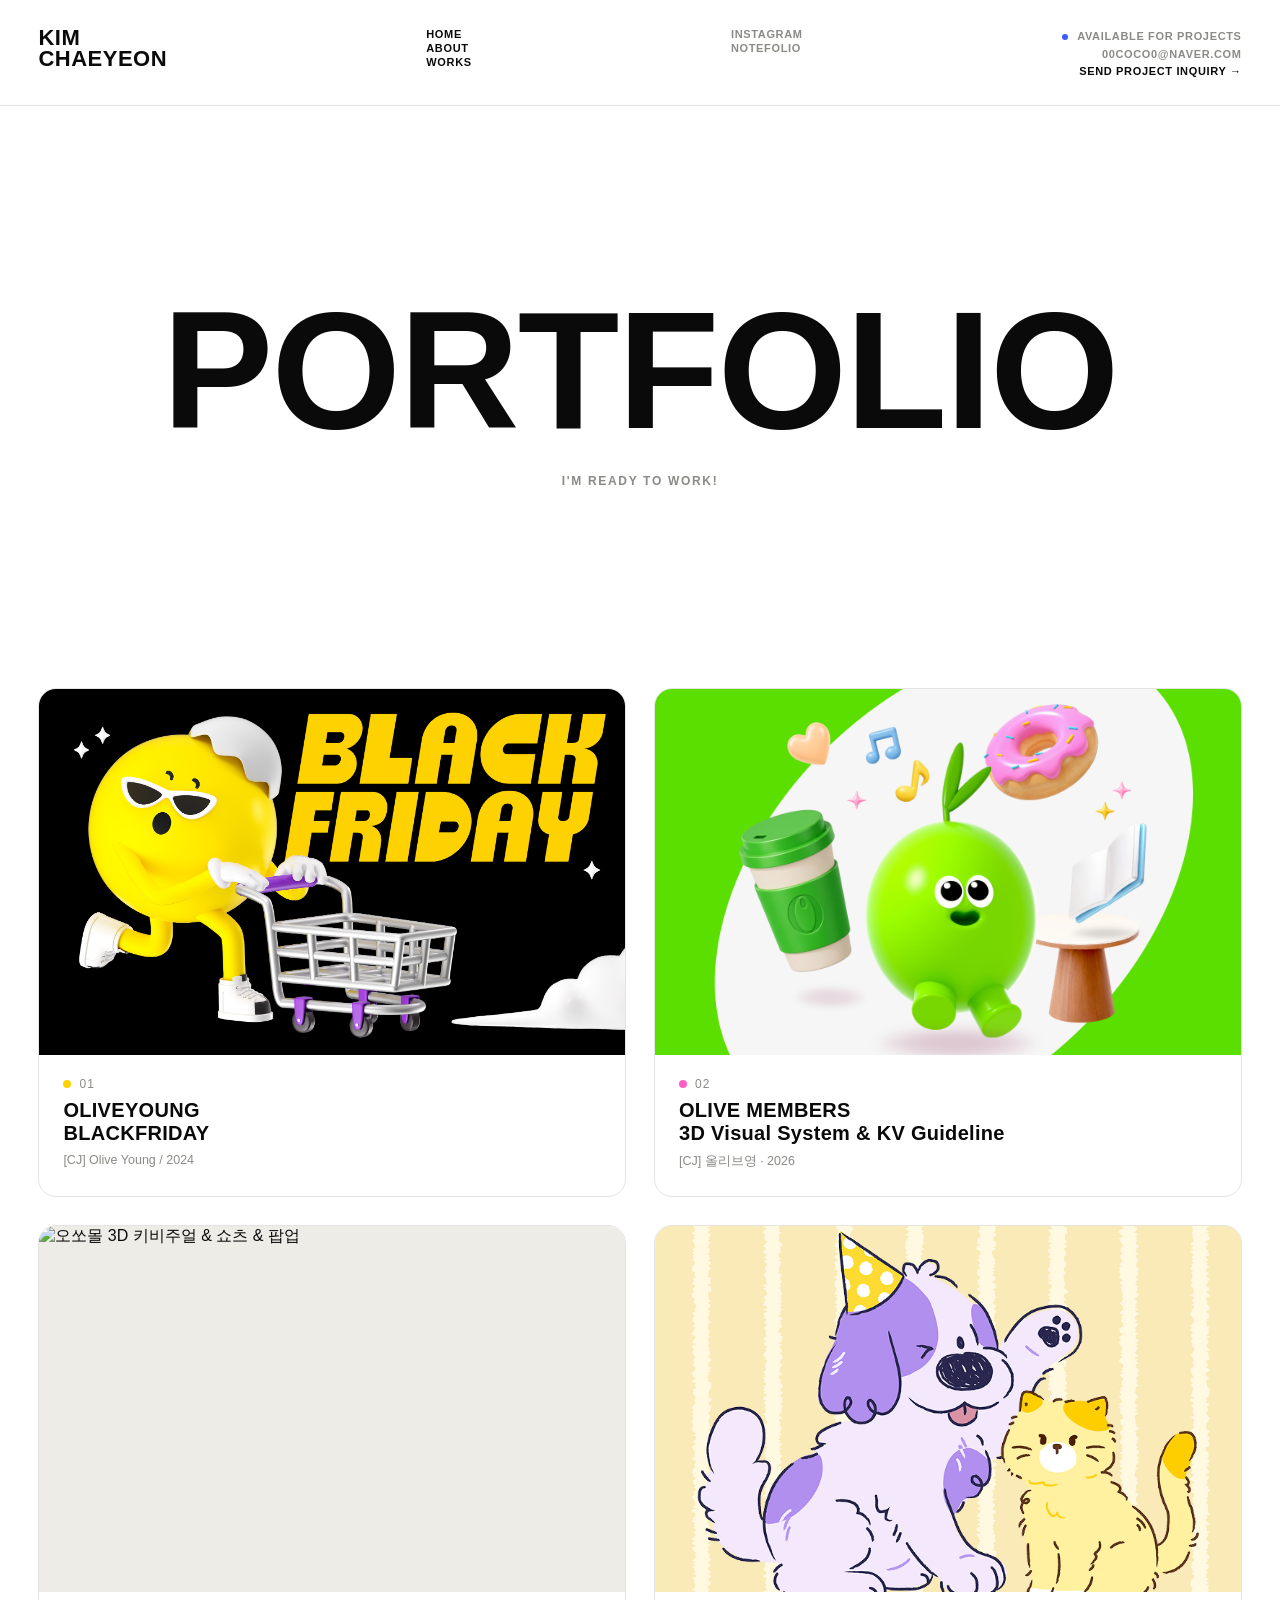
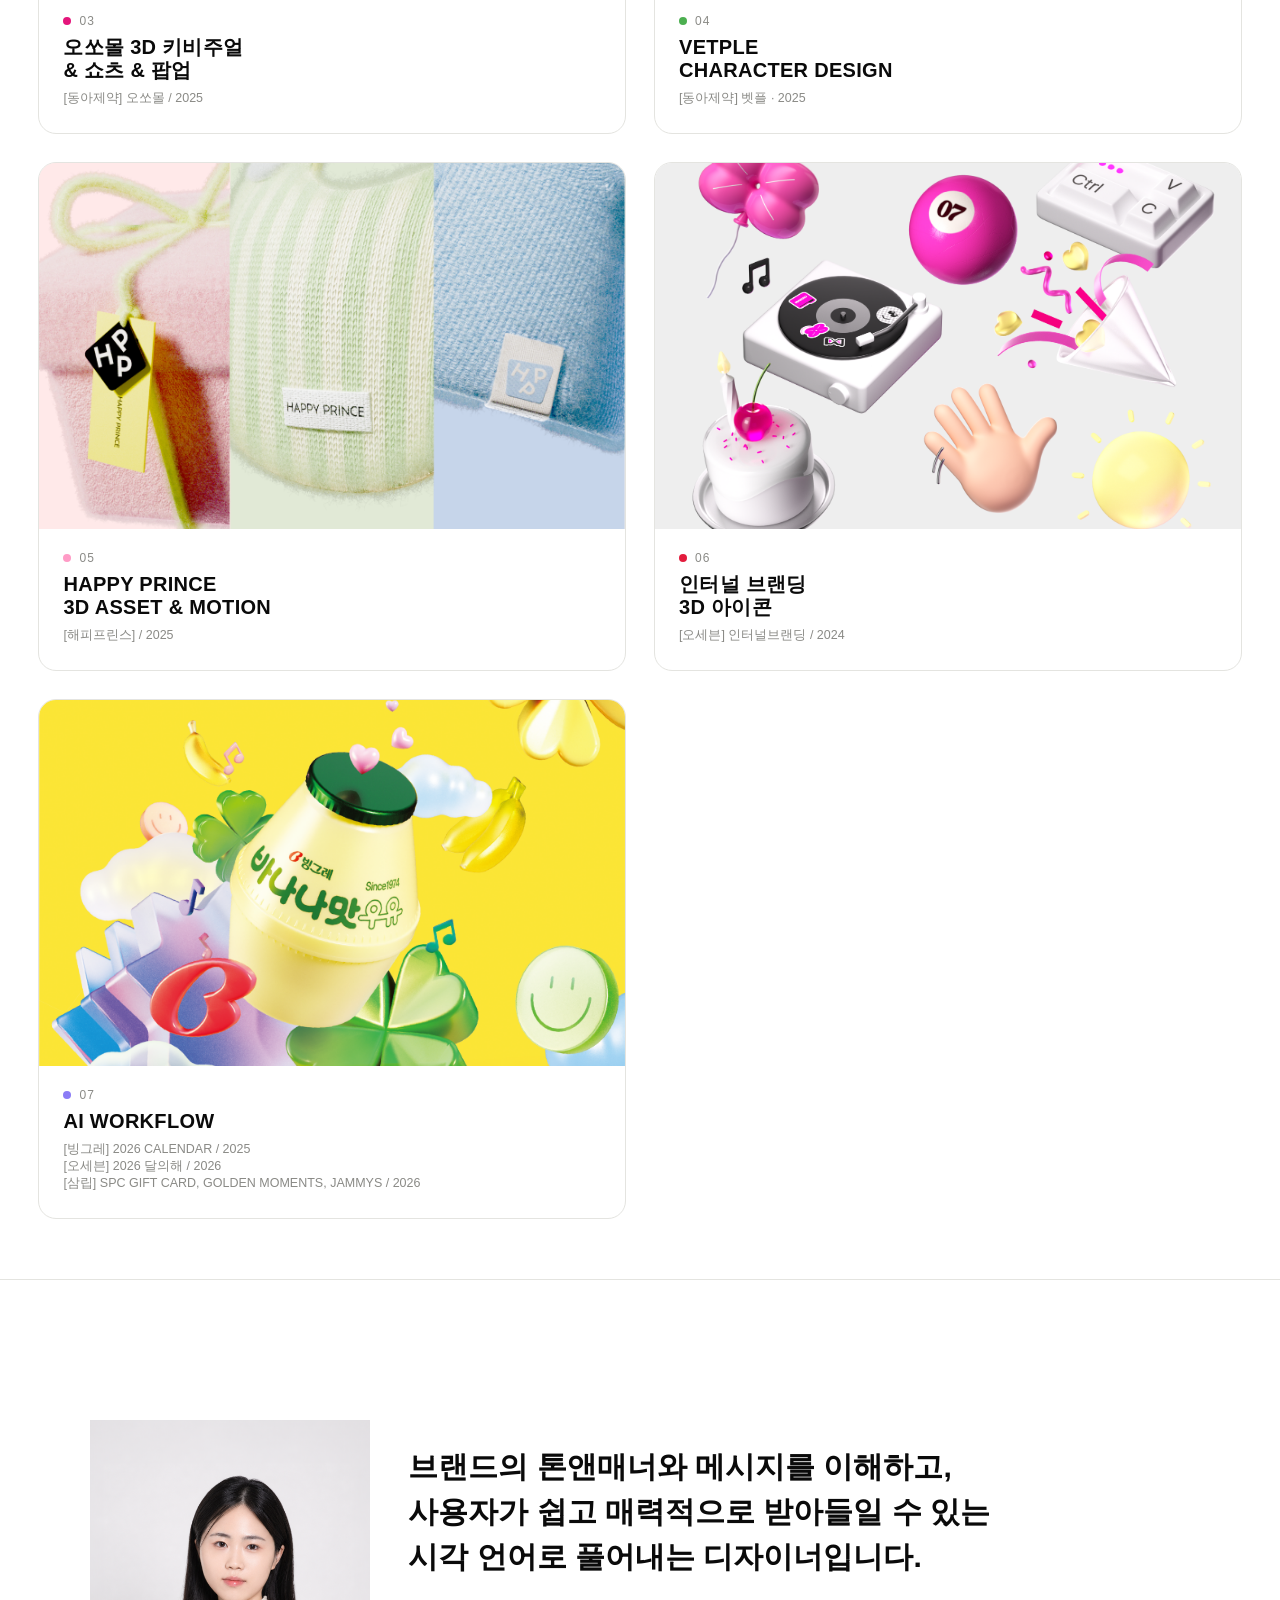
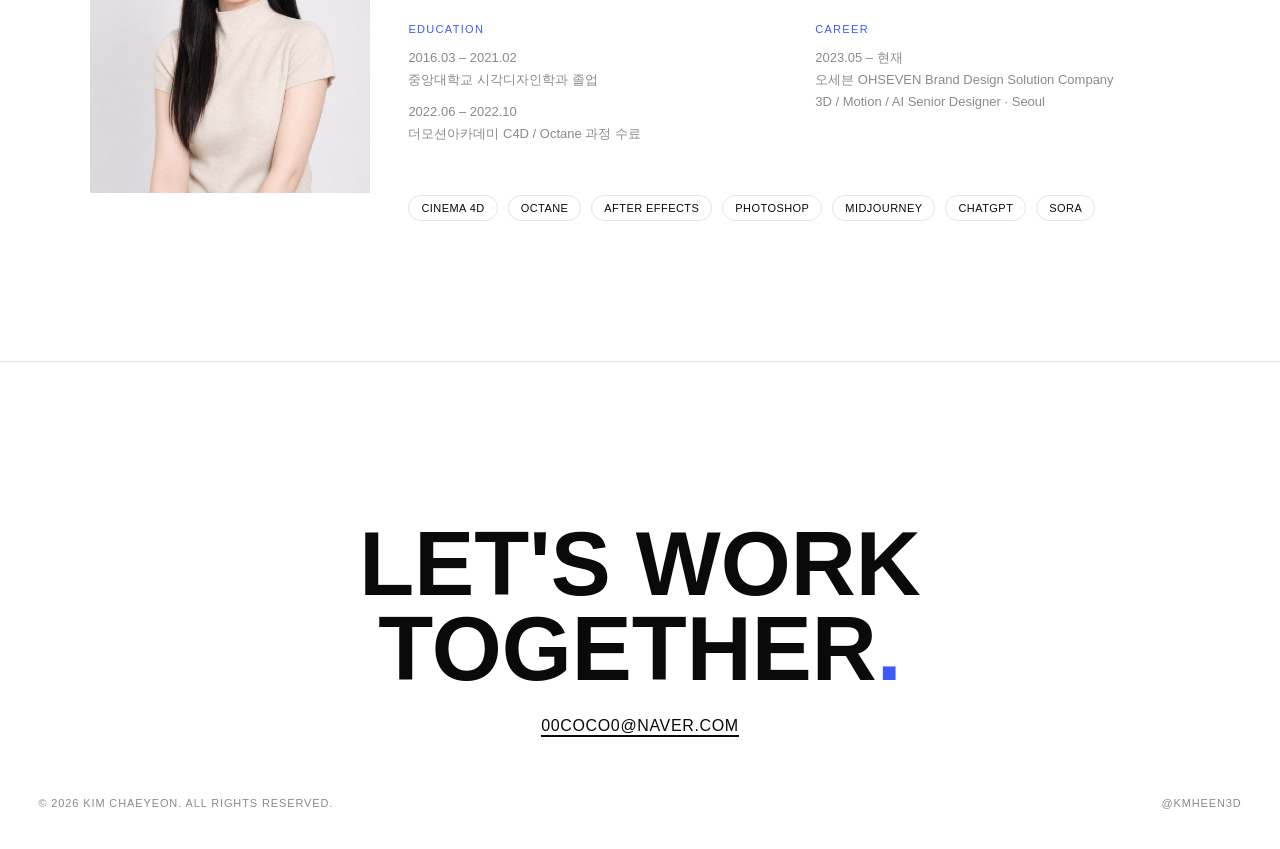
==== commit 1ef0eff6: "Update index.html" ====
--- a/index.html
+++ b/index.html
@@ -134,12 +134,17 @@
         <span class="card-view">VIEW CASE STUDY →</span>
       </article>
 
-      <article class="card reveal" data-hover data-images="https://kmheen.github.io/images/project-05.png">
-        <div class="card-media"><img class="work-thumb" src="https://kmheen.github.io/images/project-05.png" alt="Binggrae Brand Content Campaign" loading="lazy"></div>
+      <article class="card reveal" data-hover data-images="https://kmheen.github.io/images/project-05.png"
+        data-role="비주얼 디자인 및 AI 기반 콘텐츠 제작"
+        data-tools="CHAT GPT / MAGNIFIC / MIDJOURNEY / KLING 등"
+        data-contribution="60 / 100 / 100"
+        data-description="AI를 단순 생성 도구가 아닌, 아이디어 탐색부터 결과 제작까지 확장 가능한 디자인 도구로 활용합니다. 프로젝트의 목적에 따라 AI와 수작업을 결합해 효율성과 완성도를 동시에 확보합니다."
+        data-tags="AI / MOTION / VISUAL">
+        <div class="card-media"><img class="work-thumb" src="https://kmheen.github.io/images/project-05.png" alt="AI Workflow" loading="lazy"></div>
         <div class="card-info">
           <span class="card-tag work-num" style="--tag:#8B7CF6">07</span>
-          <h3 class="work-name">BINGGRAE BRAND<br>CONTENT CAMPAIGN</h3>
-          <p class="work-tag">[빙그레] 2026 CALENDAR / 2025</p>
+          <h3 class="work-name">AI WORKFLOW</h3>
+          <p class="work-tag">[빙그레] 2026 CALENDAR / 2025<br>[오세븐] 2026 달의해 / 2026<br>[삼립] SPC GIFT CARD, GOLDEN MOMENTS, JAMMYS / 2026</p>
         </div>
         <span class="card-view">VIEW CASE STUDY →</span>
       </article>
@@ -333,7 +338,7 @@
             <div class="modal-cover-top">
               <span class="project-modal-num">${num ? num.textContent : ''}</span>
               <h2 class="project-modal-title">${name ? name.innerHTML : ''}</h2>
-              <span class="project-modal-tag">${tag ? tag.textContent : ''}</span>
+              <span class="project-modal-tag">${tag ? tag.innerHTML : ''}</span>
             </div>
             ${metaRows.length ? `
             <div class="modal-cover-meta">
@@ -341,6 +346,7 @@
                 <div class="modal-meta-row"><span class="modal-meta-label">${label}</span><span class="modal-meta-value">${value}</span></div>
               `).join('')}
             </div>` : '<div></div>'}
+            ${d.description ? `<p class="modal-cover-desc">${d.description}</p>` : ''}
             ${d.tags ? `<span class="modal-cover-tags">${d.tags}</span>` : '<span></span>'}
           </div>
           <div class="modal-cover-media"></div>
--- a/style.css
+++ b/style.css
@@ -465,10 +465,16 @@
 
 .modal-page-image { background: #eee; }
 
-.modal-page-image img,
+.modal-page-image img {
+  width: 100%; height: 100%;
+  object-fit: cover;
+  display: block;
+}
+
+/* 세로/가로 어떤 비율이든 영상은 잘리지 않게 높이 기준으로 맞추고 좌우 여백 자동 처리 */
 .modal-page-image video {
   width: 100%; height: 100%;
-  object-fit: cover;
+  object-fit: contain;
   display: block;
 }
 
@@ -494,10 +500,15 @@
   background: #eee;
 }
 
-.modal-cover-media img,
+.modal-cover-media img {
+  width: 100%; height: 100%;
+  object-fit: cover;
+  display: block;
+}
+
 .modal-cover-media video {
   width: 100%; height: 100%;
-  object-fit: cover;
+  object-fit: contain;
   display: block;
 }
 
